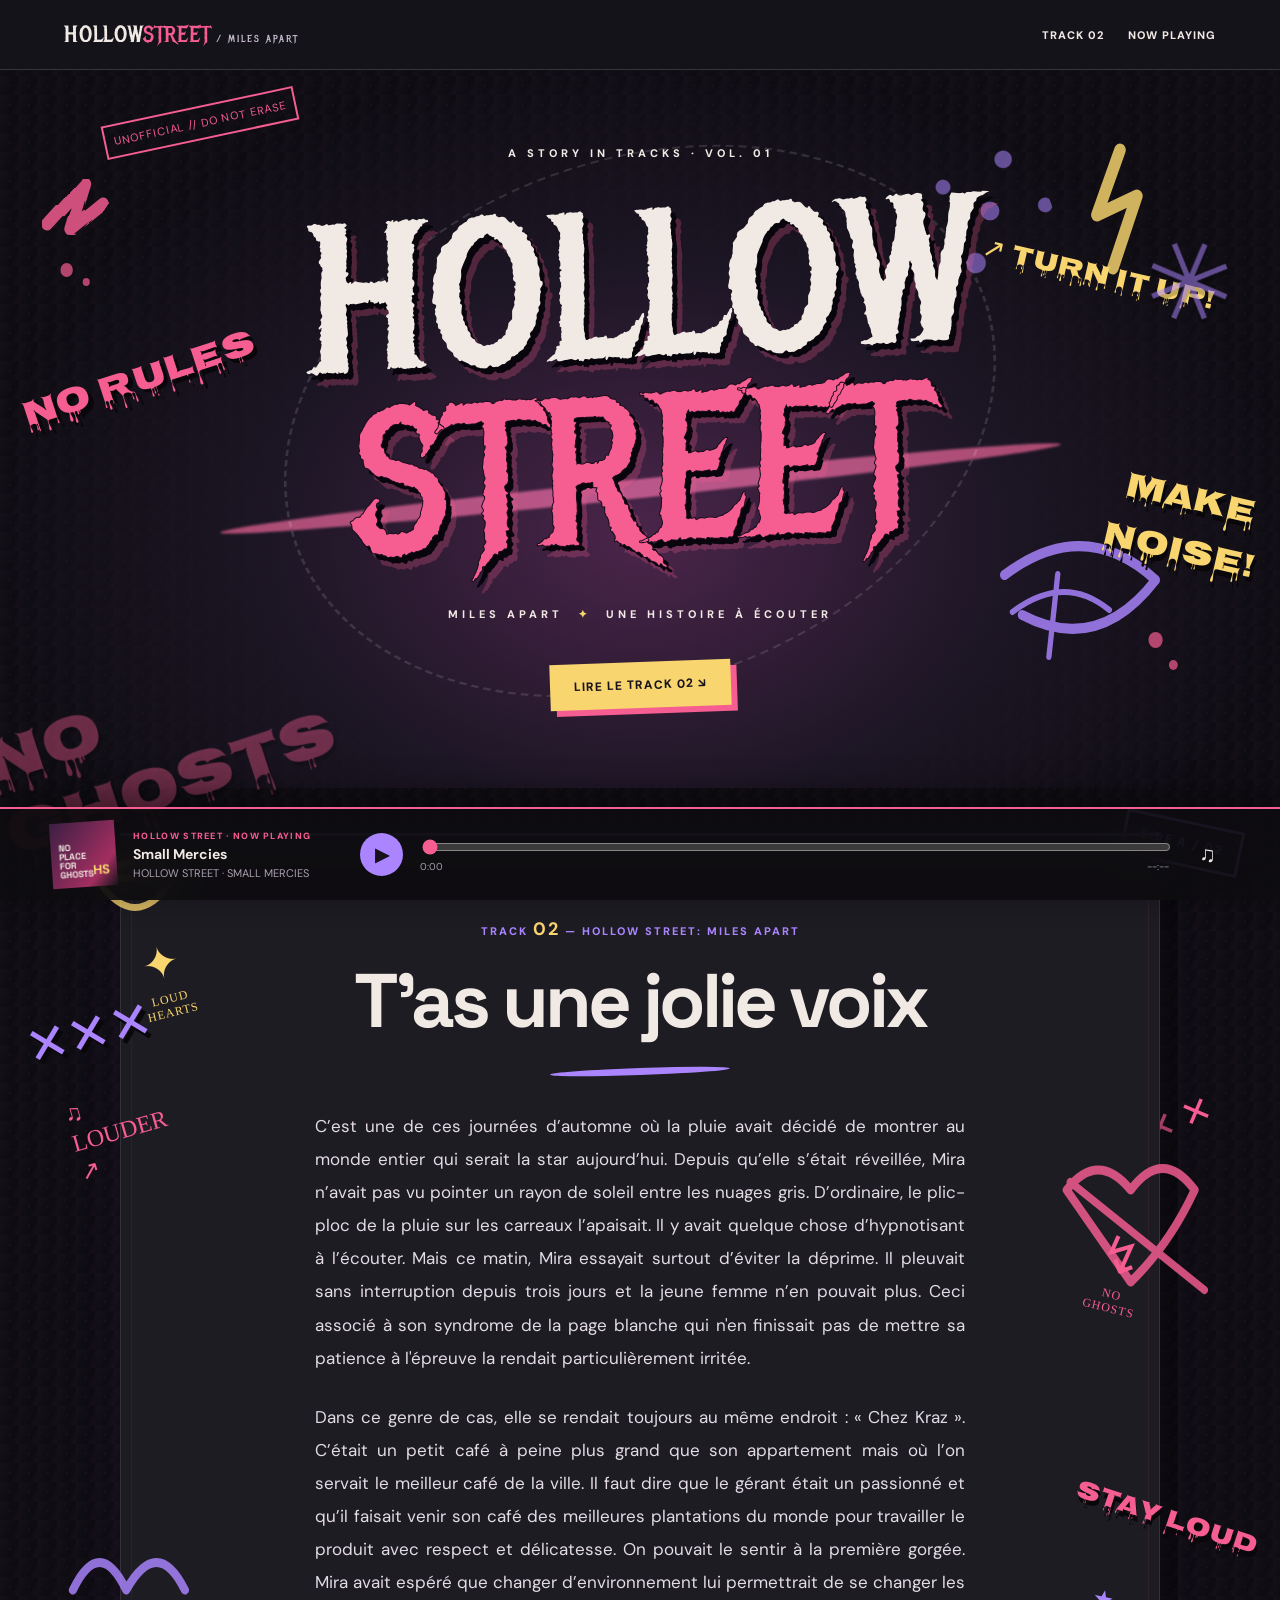
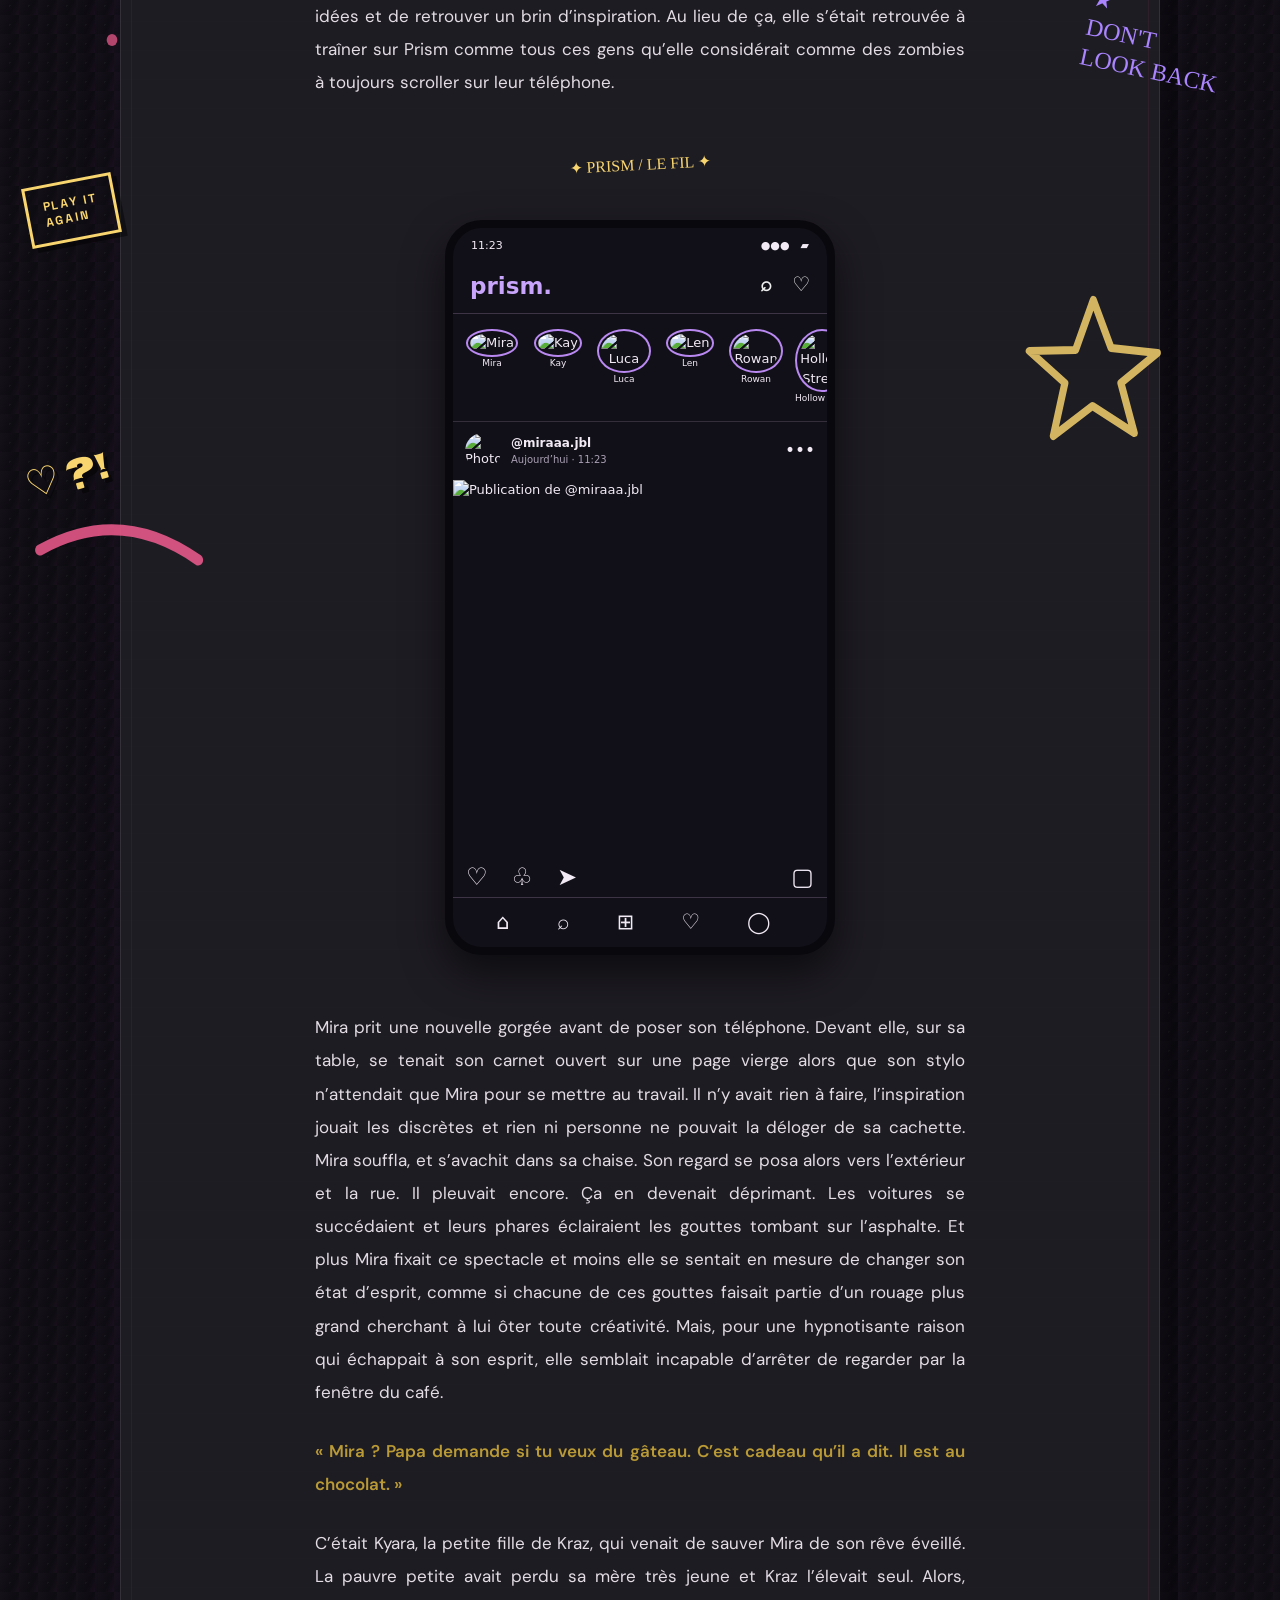
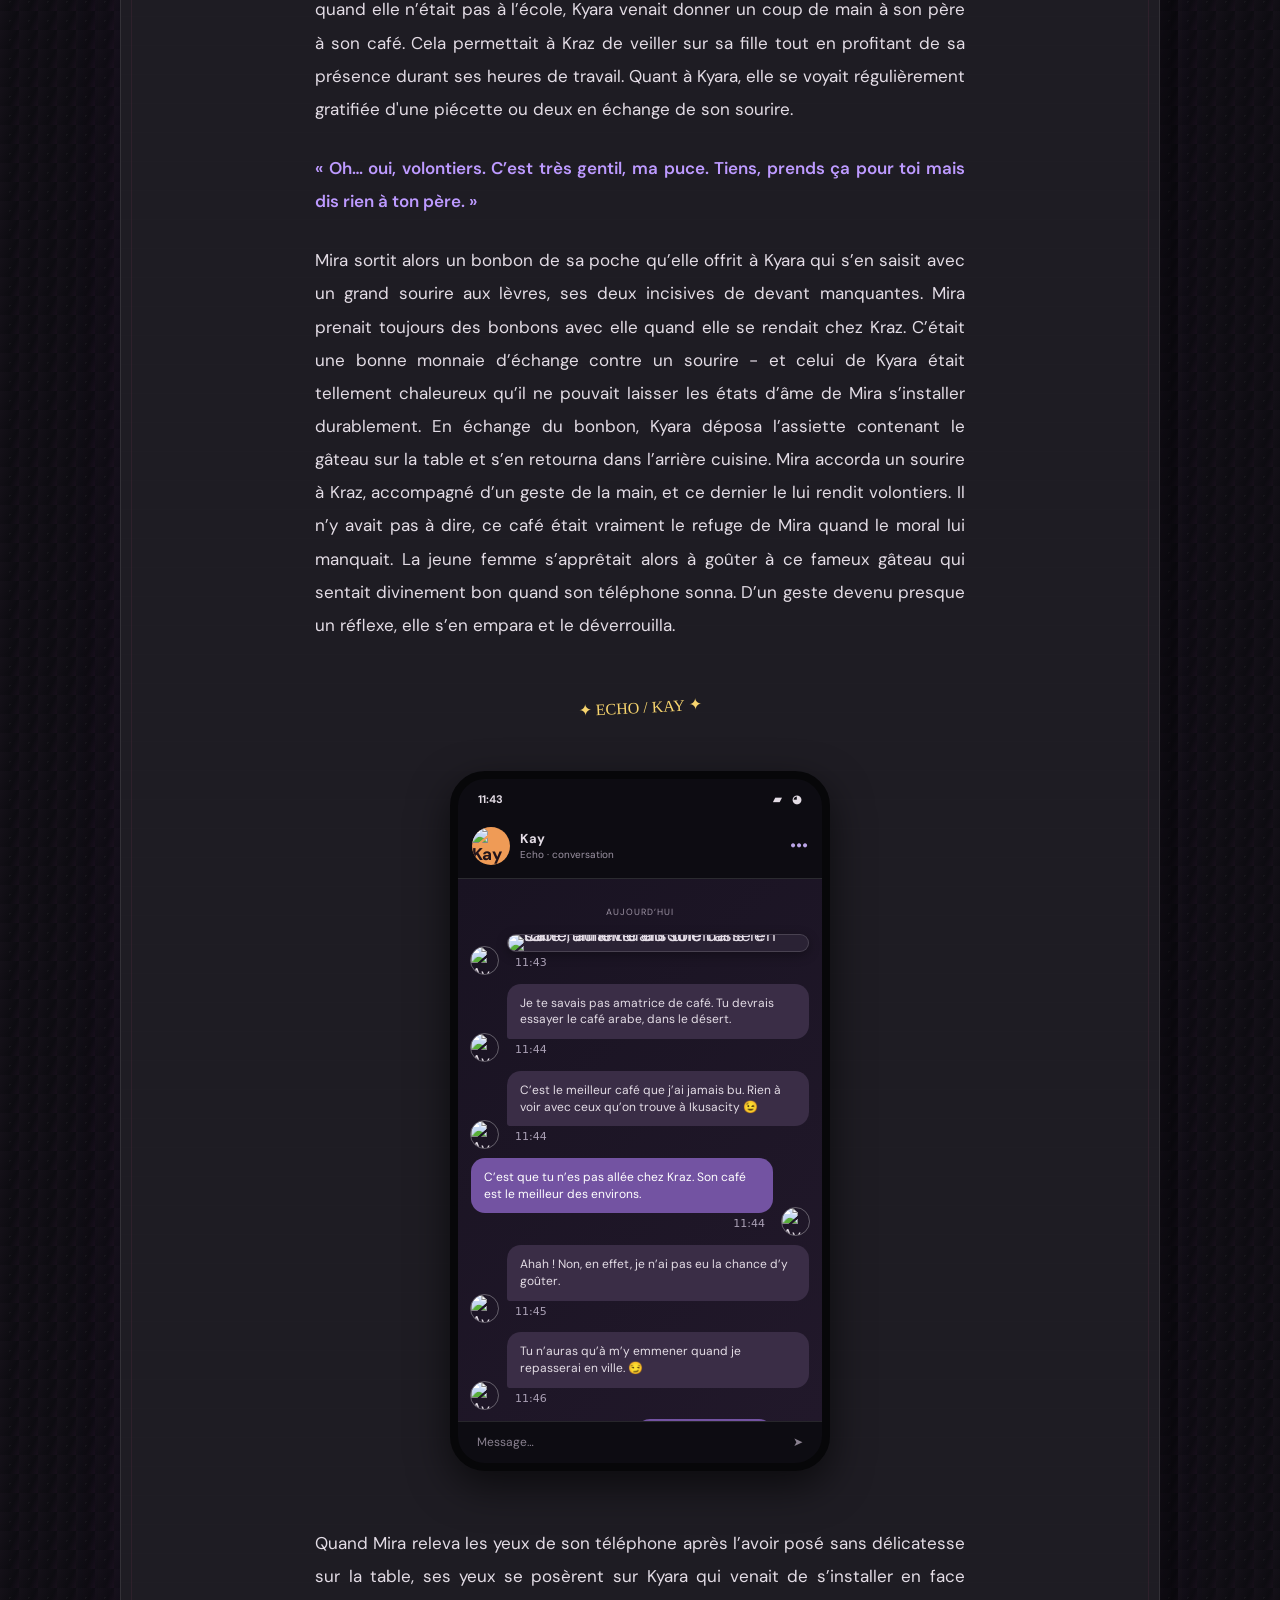
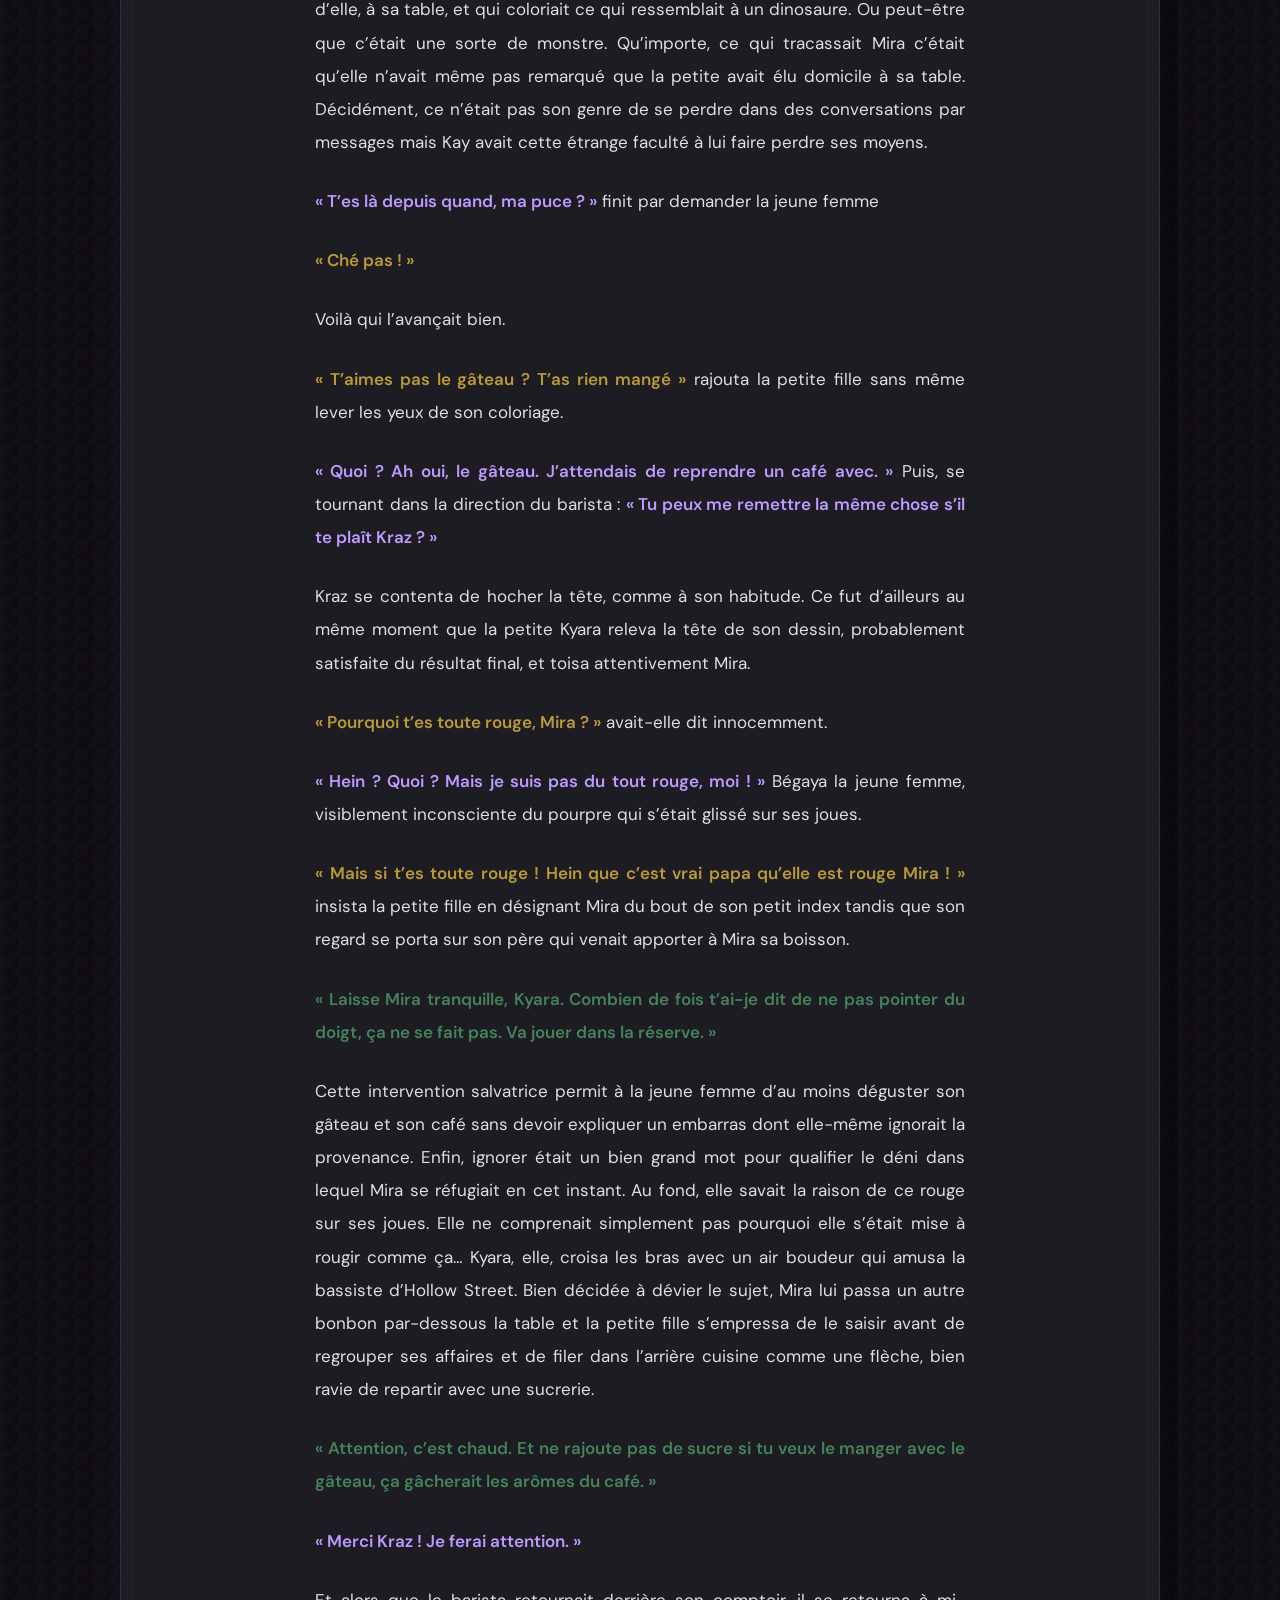
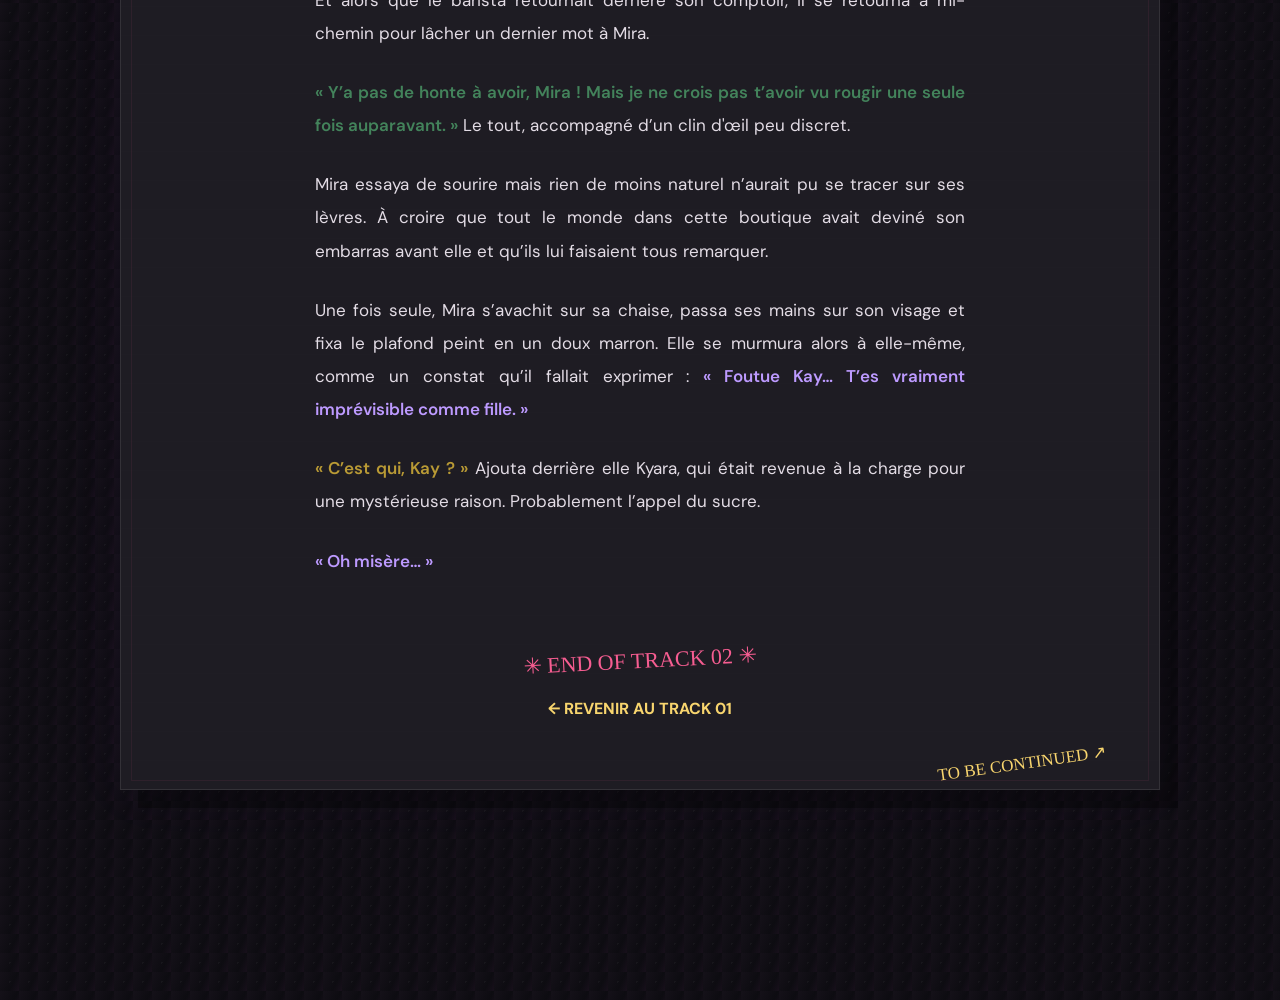
==== track02.html @ 71130e74 "Add files via upload" ====
<!DOCTYPE html>

<html lang="fr"><head><meta charset="utf-8"/><meta content="width=device-width, initial-scale=1" name="viewport"/><title>Hollow Street — Miles Apart | Track 02</title><style>@import url('https://fonts.googleapis.com/css2?family=DM+Sans:wght@400;500;600;700;800&family=Permanent+Marker&family=Nosifer&family=Metal+Mania&family=Space+Grotesk:wght@400;500;600;700&display=swap');
:root{--bg:#111015;--paper:#1e1c23;--cream:#f0e9e4;--pink:#f65d91;--violet:#aa85ff;--yellow:#f8d56e}*{box-sizing:border-box}html{scroll-behavior:smooth}body{margin:0;background:var(--bg);color:var(--cream);font-family:'DM Sans',sans-serif;overflow-x:hidden;padding-bottom:110px;background-image:radial-gradient(#ffffff0a 1px,transparent 1px);background-size:19px 19px}a{color:inherit;text-decoration:none}.topbar{position:relative;z-index:5;display:flex;justify-content:space-between;align-items:center;gap:12px;padding:20px max(5vw,20px);border-bottom:1px solid #ffffff25;background:#15131a}.brand{font-family:'Space Grotesk';font-weight:800;letter-spacing:-1.5px}.brand span{color:var(--pink)}.brand small{font-size:10px;letter-spacing:2px;color:#c4b9ca}.topbar nav{display:flex;gap:24px;font-size:11px;font-weight:800;letter-spacing:1px}.topbar nav a:hover{color:var(--pink)}.hero{min-height:570px;position:relative;display:flex;flex-direction:column;justify-content:center;align-items:center;text-align:center;padding:65px 20px 80px;overflow:hidden;background:radial-gradient(ellipse at 50% 65%,#452447 0%,#1d1625 35%,transparent 70%)}.hero:before{content:'';position:absolute;width:520px;height:520px;border:2px dashed #ffffff20;border-radius:50%;transform:rotate(-20deg) scaleX(1.4)}.hero h1{position:relative;font-family:'Space Grotesk';font-weight:800;letter-spacing:-.095em;line-height:.83;font-size:clamp(80px,16vw,210px);margin:26px 0 30px;transform:rotate(-3deg);text-shadow:9px 8px 0 #0007}.hero h1 em{font-style:normal;color:var(--pink)}.eyebrow,.subtitle{z-index:1;font-size:11px;font-weight:800;letter-spacing:4px}.subtitle span{color:var(--yellow);margin:0 8px}.start{z-index:1;margin-top:30px;background:var(--yellow);color:#18131b;padding:15px 24px;font-size:12px;font-weight:800;letter-spacing:1px;transform:rotate(-2deg);box-shadow:6px 6px 0 var(--pink)}.start:hover{transform:rotate(0deg) translateY(-3px)}.start span{margin-left:18px}.stamp{position:absolute;top:36px;left:8%;border:2px solid var(--pink);padding:8px;font-size:11px;letter-spacing:1px;color:var(--pink);transform:rotate(-12deg)}.scribble{position:absolute;right:9%;top:29%;font-family:'Permanent Marker';font-size:clamp(20px,4vw,40px);color:var(--yellow);transform:rotate(13deg)}.spray{position:absolute;z-index:3;pointer-events:none;font-family:'Permanent Marker';line-height:.8}.spray-one{top:640px;left:-35px;font-size:70px;color:#f65d9166;transform:rotate(-18deg)}.spray-two{top:230px;right:4%;font-size:120px;color:#aa85ff88;transform:rotate(23deg)}.scratch{position:absolute;top:1100px;right:5%;color:var(--pink);font-family:'Permanent Marker';font-size:40px;transform:rotate(-22deg)}.reading{position:relative;max-width:1040px;margin:45px auto 100px;padding:30px 100px 70px;background:var(--paper);border:1px solid #ffffff17;box-shadow:18px 18px 0 #0005}.reading:before{content:' ';position:absolute;inset:0;pointer-events:none;background:repeating-linear-gradient(0deg,transparent,transparent 28px,#fff1 29px);opacity:.18}.chapter-head{text-align:center;position:relative;padding:40px 0 35px}.chapter-head>p{font-size:11px;font-weight:800;letter-spacing:2px;color:var(--violet)}.chapter-head strong{font-size:18px;color:var(--yellow)}.chapter-head h2{font-family:'Space Grotesk';font-size:clamp(43px,6vw,76px);letter-spacing:-4px;line-height:1.04;margin:20px 0 28px}.chapter-head h2 i{font-style:normal;color:var(--pink);font-family:'Permanent Marker';font-weight:400}.marker-line{height:7px;width:180px;background:var(--violet);transform:rotate(-2deg);margin:auto;border-radius:100%}.prose{position:relative;max-width:650px;margin:auto;font-size:17px;line-height:1.95;color:#e3dce5}.prose p{margin:0 0 26px}.dropcap:first-letter{float:left;font-size:65px;line-height:1;margin:8px 10px 0 0;color:var(--yellow);font-weight:800}.placeholder{font-size:13px;color:#aa9bab;font-style:italic;border-left:3px solid var(--pink);padding-left:15px}.margin-note{position:absolute;font-family:'Permanent Marker';font-size:24px;line-height:1.25;z-index:2}.margin-note.left{top:250px;left:-50px;color:var(--pink);transform:rotate(-16deg)}.margin-note.right{top:760px;right:-65px;color:var(--violet);transform:rotate(12deg)}.chat-intro{text-align:center;font-family:'Permanent Marker';color:var(--yellow);font-size:16px;transform:rotate(-3deg);margin:50px 0 22px}.chat-intro .doodle{font-size:36px;margin-right:10px}.phone{max-width:345px;margin:0 auto 46px;background:#0d0c12;border:8px solid #070709;border-radius:35px;box-shadow:0 15px 40px #0009;overflow:hidden;font-family:'DM Sans';line-height:1.4}.phone-top{display:flex;justify-content:space-between;padding:13px 20px 6px;font-size:11px;font-weight:700}.phone-title{display:flex;align-items:center;gap:10px;padding:13px 14px;border-bottom:1px solid #ffffff20}.avatar{background:#ef9b56;color:#21131a;border-radius:50%;height:38px;width:38px;display:grid;place-items:center;font-weight:800}.phone-title strong,.phone-title small{display:block}.phone-title strong{font-size:13px}.phone-title small{font-size:10px;color:#9d94a4}.dots{margin-left:auto;color:#bba5e7}.messages{padding:17px 12px 22px;min-height:260px;background:linear-gradient(135deg,#191322,#21182a)}.time{text-align:center;font-size:9px;letter-spacing:1px;color:#9b91a2;margin:10px 0 16px}.bubble{padding:11px 13px;border-radius:14px;font-size:12px;max-width:84%;margin:8px 0}.incoming{background:#3a2d46;border-bottom-left-radius:3px}.chat-disclaimer{font-size:10px!important;color:#a99eb0;margin:25px 4px 0!important;line-height:1.5}.phone-bottom{display:flex;justify-content:space-between;color:#89808f;border-top:1px solid #ffffff1b;padding:12px 19px;font-size:12px}.end-mark{margin-top:70px;text-align:center;font-family:'Permanent Marker';font-size:22px;color:var(--pink);transform:rotate(-3deg)}.player{position:fixed;bottom:0;left:0;right:0;z-index:10;display:flex;align-items:center;gap:17px;background:#0d0c10ee;backdrop-filter:blur(14px);border-top:2px solid var(--pink);padding:13px max(4vw,16px);box-shadow:0 -10px 35px #0007}.album-art{width:65px;height:65px;flex-shrink:0;background:linear-gradient(130deg,#3b1f44,#a32e60 75%,#19121b);padding:8px;display:flex;justify-content:space-between;align-items:end;transform:rotate(-4deg)}.album-art span{font-family:'Space Grotesk';font-size:9px;font-weight:800;line-height:1}.album-art b{font-size:13px;color:var(--yellow)}.track-info{min-width:210px;display:flex;flex-direction:column;gap:3px}.track-info small{color:var(--pink);font-size:9px;letter-spacing:1.3px;font-weight:800}.track-info strong{font-size:14px}.track-info span{color:#aaa0b1;font-size:11px}.player button{cursor:pointer;border:0;background:var(--violet);color:#17111d;width:43px;height:43px;border-radius:50%;font-size:18px;font-weight:800}.player .volume{background:transparent;color:var(--cream);font-size:22px}.seek{flex:1;min-width:90px}.seek input{width:100%;accent-color:var(--pink);cursor:pointer}.timing{display:flex;justify-content:space-between;color:#a69caa;font-size:10px}.player button:focus-visible,.start:focus-visible,a:focus-visible{outline:3px solid var(--yellow);outline-offset:3px}@media(max-width:760px){.brand small{display:none}.topbar nav{gap:10px;font-size:9px}.hero{min-height:450px}.hero h1{font-size:clamp(66px,16vw,120px)}.scribble{right:3%;top:20%}.stamp{left:5%;font-size:8px}.reading{margin:10px 12px 50px;padding:20px 23px 50px}.prose{font-size:16px;line-height:1.8}.margin-note{font-size:14px!important}.margin-note.left{left:-7px;top:200px}.margin-note.right{right:-8px;top:790px}.chapter-head h2{letter-spacing:-2px}.player{gap:10px;padding:10px}.album-art{width:45px;height:45px}.album-art span{font-size:7px}.track-info{min-width:0;flex:1}.track-info strong{font-size:12px}.track-info small{font-size:8px}.seek{display:none}.player .volume{display:none}body{padding-bottom:82px}}

/* V2 — identité rock et graffitis dégoulinants */
.hero h1{font-family:'Metal Mania','Impact',fantasy;font-weight:400;letter-spacing:.005em;line-height:.9;transform:rotate(-3deg) skew(-3deg);text-shadow:5px 6px 0 #08060c,10px 12px 0 #f65d9140;overflow:visible}
.hero h1 em{font-style:normal;color:var(--pink);-webkit-text-stroke:1px #170c1b}
.brand{font-family:'Metal Mania','Impact',fantasy;font-weight:400;letter-spacing:.035em;font-size:23px}
.spray,.scribble,.scratch{font-family:'Nosifer','Permanent Marker',cursive;font-weight:400}
.spray{line-height:1.2;filter:drop-shadow(2px 5px 0 #0006)}
.spray-one{font-size:clamp(30px,5vw,62px);left:-10px;top:680px}
.spray-two{font-size:clamp(55px,9vw,110px)}
.scribble{font-size:clamp(14px,2.5vw,27px);right:5%;top:26%;line-height:1.5}
.scratch{font-size:clamp(22px,3vw,36px)}
.margin-note{font-family:'Permanent Marker',cursive}
@media(max-width:760px){.hero h1{font-size:clamp(60px,15vw,115px)}.brand{font-size:18px}.scribble{font-size:13px;top:18%}.spray-one{top:600px;font-size:33px}}

/* V3 — couche de vandalisme ajoutée par-dessus le site, sans texture de cahier */
body{isolation:isolate;background-image:radial-gradient(#ffffff09 1px,transparent 1px),linear-gradient(115deg,#151119 0%,#0d0c11 65%,#18101b 100%)}
.vandal-layer{position:absolute;z-index:4;top:0;left:0;width:100%;height:2400px;pointer-events:none;overflow:hidden}
.vandal-art{position:absolute;inset:0;width:100%;height:100%;opacity:.83}
.v-tag{position:absolute;display:block;font-family:'Nosifer','Permanent Marker',cursive;line-height:1.55;text-shadow:3px 5px 0 #09070a;white-space:nowrap}
.v-tag-one{top:355px;left:1.5%;color:#f65d91;font-size:clamp(15px,2.8vw,36px);transform:rotate(-18deg)}
.v-tag-two{top:475px;right:1.5%;color:#f8d56e;font-size:clamp(15px,2.7vw,34px);transform:rotate(13deg);text-align:center}
.v-tag-three{top:1000px;left:2%;color:#aa85ff;font-size:clamp(22px,4vw,53px);transform:rotate(-14deg)}
.v-tag-four{top:1500px;right:1.5%;color:#f65d91;font-size:clamp(13px,2vw,26px);transform:rotate(18deg)}
.v-tag-five{top:2050px;left:2%;color:#f8d56e;font-size:clamp(18px,3vw,39px);transform:rotate(-16deg)}
.v-sticker{position:absolute;font:800 12px/1.3 'Space Grotesk',sans-serif;letter-spacing:2px;padding:12px 15px;border:3px solid currentColor;box-shadow:5px 5px 0 #0007}
.v-sticker-one{top:820px;right:3%;color:#aa85ff;transform:rotate(12deg)}
.v-sticker-two{top:1780px;left:2%;color:#f8d56e;transform:rotate(-11deg)}
.hero{background:radial-gradient(ellipse at 50% 65%,#4b254b 0%,#1d1625 40%,transparent 73%)}
.hero-stroke{position:absolute;left:17%;right:17%;top:57%;height:19px;background:#f65d91a8;transform:rotate(-6deg);border-radius:50%;filter:blur(1px);mix-blend-mode:screen}
.hero-splatter{position:absolute;top:12%;right:18%;width:120px;height:110px;opacity:.55;background:radial-gradient(circle at 50% 50%,#aa85ff 0 11%,transparent 12%),radial-gradient(circle at 20% 15%,#aa85ff 0 5%,transparent 6%),radial-gradient(circle at 75% 10%,#aa85ff 0 6%,transparent 7%),radial-gradient(circle at 95% 62%,#aa85ff 0 5%,transparent 6%),radial-gradient(circle at 24% 90%,#aa85ff 0 7%,transparent 8%);transform:rotate(-20deg)}
.reading{border-top:3px solid #aa85ff;box-shadow:18px 18px 0 #0005,0 0 60px #b056ff0b}
.reading:after{content:' ';position:absolute;left:10px;right:10px;top:8px;bottom:8px;border:1px solid #f65d9112;pointer-events:none}
.reading-doodle{position:absolute;z-index:2;font-family:'Permanent Marker',cursive;display:flex;flex-direction:column;align-items:center;gap:2px;line-height:1.2}
.reading-doodle small{font-size:12px;letter-spacing:1px;text-align:center}
.reading-doodle-left{left:18px;top:100px;color:#f8d56e;font-size:45px;transform:rotate(-14deg)}
.reading-doodle-right{right:15px;top:390px;color:#f65d91;font-size:50px;transform:rotate(14deg)}
.end-scrawl{position:absolute;bottom:15px;right:5%;font:17px 'Permanent Marker',cursive;color:#f8d56e;transform:rotate(-8deg)}
.topbar{z-index:6}.player{z-index:20}
@media(max-width:760px){.vandal-layer{height:2300px}.v-tag-one{top:330px;left:-5px;font-size:13px}.v-tag-two{top:520px;right:0;font-size:12px}.v-tag-three{top:920px;left:0;font-size:21px}.v-tag-four{top:1390px;right:0;font-size:11px}.v-tag-five{top:1900px;left:0;font-size:18px}.v-sticker{font-size:8px;padding:7px;letter-spacing:1px}.v-sticker-one{top:740px;right:0}.v-sticker-two{top:1720px;left:0}.reading-doodle{display:none}.hero-stroke{left:8%;right:8%;height:9px}.end-scrawl{font-size:12px;bottom:10px}}
@media(prefers-reduced-motion:reduce){html{scroll-behavior:auto}}


/* V5 — readability and finite Echo viewport */
.prose > p {text-align:justify;text-justify:inter-word;hyphens:auto;}
.prose .dropcap:first-letter{float:none;font-size:inherit;line-height:inherit;margin:0;color:inherit;font-weight:inherit}
.prose .phone{width:min(100%,380px);max-width:380px;height:690px;max-height:calc(100dvh - 30px);min-height:420px;display:flex;flex-direction:column;overflow:hidden;margin:3rem auto 3.5rem}
.prose .phone-top,.prose .phone-title,.prose .phone-bottom{flex-shrink:0}
.prose .messages{flex:1;min-height:0;overflow-y:auto;overscroll-behavior:contain;scrollbar-width:thin;scrollbar-color:#8c6ca7 #21182a}
.prose .msg-wrap{width:100%;margin:11px 0}
.prose .message-row{display:flex;gap:8px;align-items:flex-end;max-width:100%;width:100%}
.prose .msg-wrap.sent .message-row{flex-direction:row-reverse}
.prose .message-avatar{width:29px;height:29px;flex:0 0 29px;object-fit:cover;border-radius:50%;border:1px solid #ffffff50}
.prose .message-content{display:flex;flex-direction:column;align-items:flex-start;min-width:0;max-width:calc(100% - 38px)}
.prose .msg-wrap.sent .message-content{align-items:flex-end}
.prose .msg-wrap .bubble{max-width:100%;margin:0;white-space:pre-wrap;overflow-wrap:anywhere}
.prose .msg-time{margin:3px 5px}
.phone-title .avatar{overflow:hidden}.phone-title .avatar img{height:100%;width:100%;object-fit:cover}
.voice{font-weight:600}.voice-mira{color:#bd9aff}.voice-kay{color:#f7b16b}.voice-luca{color:#7fb7ff}.voice-len{color:#f78bb6}.voice-rowan{color:#91c99a}
@media(max-width:520px){.prose .phone{width:100%;height:min(670px,82dvh);max-height:82dvh;min-height:400px}.prose .messages{padding-left:9px;padding-right:9px}}

/* V6 — keep short Echo messages on one line whenever space allows */
.prose .message-content{width:max-content;max-width:calc(100% - 38px);min-width:0;flex:0 1 auto}
.prose .msg-wrap .bubble{box-sizing:border-box;width:max-content;max-width:100%;min-width:0;white-space:normal;overflow-wrap:break-word;word-break:normal;hyphens:none}
.prose .message-row{min-width:0}

/* V7 — attached Echo photos */
.prose .photo-message .message-content{max-width:calc(100% - 38px);width:min(240px,calc(100% - 38px));}
.prose .echo-photo{display:block;width:100%;border-radius:14px;overflow:hidden;border:1px solid #ffffff25;background:#2a2234;line-height:0;box-shadow:0 3px 12px #0005}
.prose .echo-photo img{display:block;width:100%;height:auto;max-height:310px;object-fit:cover}
.prose .echo-photo:focus-visible{outline:3px solid #f8d56e;outline-offset:3px}
.prose .photo-message.sent .message-content{align-items:flex-end}
</style><style>
/* Track 01 — true manuscript and Echo exchanges */
.prose .phone{margin:3rem auto 3.5rem;max-width:410px;box-sizing:border-box}
.prose .msg-wrap{display:flex;flex-direction:column;align-items:flex-start;margin:9px 0}
.prose .msg-wrap.sent{align-items:flex-end}
.prose .msg-wrap .bubble{max-width:86%;overflow-wrap:anywhere;white-space:pre-wrap}
.prose .msg-time{font:11px/1.5 system-ui,sans-serif;color:#aaa0b5;margin:3px 8px}
.prose .bubble.outgoing{background:#7353a2;color:white;align-self:flex-end}
.prose .photo-slot{margin:12px 0;padding:24px 15px;border:2px dashed #826b94;border-radius:15px;background:#2c2434;color:#e8d8f3;text-align:center;display:flex;flex-direction:column;gap:8px;align-items:center}
.prose .photo-slot span{font-size:32px}
.prose .photo-slot small{font:12px/1.5 system-ui,sans-serif}
.prose p{white-space:normal}
@media(max-width:520px){.prose .phone{max-width:100%;}.prose .messages{padding-left:10px;padding-right:10px}}
/* V6 — overrides the early bubble width rule */
.prose .msg-wrap .bubble{width:max-content;max-width:100%;white-space:normal;overflow-wrap:break-word;word-break:normal;hyphens:none}
.prose .message-content{width:max-content;max-width:calc(100% - 38px)}
</style><style>
.prose .prism-phone{width:min(100%,390px);height:735px;max-height:82dvh;min-height:500px;display:flex;flex-direction:column;overflow:hidden;margin:2.5rem auto 3.5rem;border:8px solid #09080d;border-radius:37px;background:#111018;box-shadow:0 18px 40px #0009;font:13px/1.5 system-ui,sans-serif;color:#f2eaf5}
.prism-status,.prism-head,.prism-tabs{flex:none}.prism-status{padding:10px 18px 4px;display:flex;justify-content:space-between;font-size:11px}.prism-head{padding:10px 17px;border-bottom:1px solid #3d3445;color:#c8a4fa;font-size:23px;font-weight:800;display:flex;justify-content:space-between}.prism-head span{font-size:20px;color:#eee}.prism-scroll{overflow-y:auto;min-height:0;flex:1}.prism-stories{display:flex;gap:12px;padding:15px 12px;overflow-x:auto;border-bottom:1px solid #342d3a}.prism-story{min-width:54px;max-width:54px;text-align:center}.prism-story img{width:50px;height:50px;object-fit:cover;border-radius:50%;border:2px solid #b988f0;padding:2px}.prism-story small{display:block;white-space:nowrap;font-size:9px;overflow:hidden;text-overflow:ellipsis}.prism-user{display:flex;align-items:center;gap:10px;padding:11px 12px}.prism-user img{width:36px;height:36px;object-fit:cover;border-radius:50%}.prism-user div{flex:1}.prism-user strong,.prism-user small{display:block}.prism-user strong{font-size:12px}.prism-user small{color:#aaa0b4;font-size:10px}.prism-user>span{font-size:17px}.prism-picture{width:100%;aspect-ratio:1;object-fit:cover;display:block}.prism-post{border-bottom:1px solid #3d3545}.prism-actions{padding:8px 13px;font-size:24px;line-height:1.3}.prism-actions span{float:right}.prism-details{padding:0 13px 15px}.prism-details>b{font-size:12px}.prism-details p{font-size:12px;line-height:1.5;margin:5px 0 8px}.prism-more{color:#a99ab7;font-size:11px;margin:8px 0}.prism-comment{font-size:11px;margin-top:7px}.prism-comment small{display:block;color:#a99ab7;font-size:9px;margin-top:2px}.prism-tabs{border-top:1px solid #3d3545;display:flex;justify-content:center;letter-spacing:13px;font-size:21px;padding:9px 0}.prose .phone{height:700px;max-height:82dvh;min-height:450px}.prose .messages{overflow-y:auto;flex:1;min-height:0}.prose .msg-wrap{display:flex;flex-direction:column;align-items:flex-start;margin:9px 0}.prose .msg-wrap.sent{align-items:flex-end}.prose .msg-wrap .bubble{width:max-content;max-width:100%;white-space:normal;overflow-wrap:break-word}.prose .message-content{width:max-content;max-width:calc(100% - 38px)}.prose .bubble.outgoing{background:#7353a2;color:white}.prose .msg-time{font:11px/1.5 system-ui,sans-serif;color:#aaa0b5;margin:3px 8px}.prose .photo-slot{margin:8px 0;padding:18px 12px;border:2px dashed #826b94;border-radius:15px;background:#2c2434;color:#e8d8f3;text-align:center;font-size:12px}.prose .photo-slot span{display:block;font-size:26px}.prose .photo-slot small{display:block;font-size:10px}.player #play:disabled{opacity:.4;cursor:not-allowed}
</style><style>
/* Dialogues colorés comme dans le Track 01 */
.prose .voice{font-weight:600}.prose .voice-mira{color:#bd9aff}.prose .voice-kyara{color:#f78bb6}.prose .voice-kraz{color:#7fb7ff}
</style><style>
/* Track 02 V2 : couleurs des dialogues de la narration seulement */
.prose > p .voice-kyara{color:#b99a35}
.prose > p .voice-kraz{color:#43835b}
.prose > p .voice-mira{color:#bd9aff}
/* Echo: aucune coloration supplémentaire des textes */
</style></head>
<body><div aria-hidden="true" class="spray spray-one">NO<br/>GHOSTS</div><div aria-hidden="true" class="spray spray-two">✳</div><div aria-hidden="true" class="scratch">✕ ✕ ✕</div>
<div aria-hidden="true" class="vandal-layer">
<svg class="vandal-art" preserveaspectratio="none" viewbox="0 0 1440 2400" xmlns="http://www.w3.org/2000/svg">
<defs><filter id="rough"><feturbulence basefrequency="0.025" numoctaves="2" result="n" seed="8" type="fractalNoise"></feturbulence><fedisplacementmap in="SourceGraphic" in2="n" scale="5"></fedisplacementmap></filter></defs>
<g fill="none" stroke-linecap="round" stroke-linejoin="round">
<path d="M54 225 L96 184 80 230 116 204" filter="url(#rough)" stroke="#f65d91" stroke-width="13"></path>
<path d="M1260 150 l-26 65 45-19 -27 72" stroke="#f8d56e" stroke-width="13"></path>
<path d="M1130 575 q90 -60 170 5 q-65 75 -150 35" stroke="#aa85ff" stroke-width="10"></path>
<path d="M1139 612 q58 -39 109 -2 M1190 574 l-10 83" stroke="#aa85ff" stroke-width="6"></path>
<path d="M110 880 q45 -36 84 0 q-42 55 -84 0 M126 878 l25 0" stroke="#f8d56e" stroke-width="7"></path>
<path d="M1200 1190 q35 -40 72 0 q36 -43 72 0 q-28 54 -72 92z" stroke="#f65d91" stroke-width="9"></path>
<path d="M1204 1182 l151 108" stroke="#f65d91" stroke-width="8"></path>
<path d="M82 1590 q30 -55 60 0 q35 -55 66 0" stroke="#aa85ff" stroke-width="9"></path>
<path d="M1210 1950 l20 -50 20 48 52 5 -41 30 15 50 -47 -27 -44 30 13 -53 -40 -32z" stroke="#f8d56e" stroke-width="8"></path>
<path d="M45 2150 q90 -45 178 10" stroke="#f65d91" stroke-width="11"></path>
</g>
<g fill="#f65d91" opacity=".85"><circle cx="75" cy="270" r="7"></circle><circle cx="97" cy="282" r="4"></circle><circle cx="1300" cy="640" r="8"></circle><circle cx="1320" cy="665" r="5"></circle><circle cx="126" cy="1640" r="6"></circle></g>
</svg>
<span class="v-tag v-tag-one">NO RULES<span class="paint-drip"></span></span>
<span class="v-tag v-tag-two">MAKE<br/>NOISE!</span>
<span class="v-tag v-tag-three">✕✕✕</span>
<span class="v-tag v-tag-four">STAY LOUD</span>
<span class="v-tag v-tag-five">♡ ?!</span>
<span class="v-sticker v-sticker-one">SIDE A / 02</span>
<span class="v-sticker v-sticker-two">PLAY IT<br/>AGAIN</span>
</div>
<header class="topbar"><a class="brand" href="#top">HOLLOW<span>STREET</span><small> / MILES APART</small></a><nav><a href="#track">TRACK 02</a><a href="#music">NOW PLAYING</a></nav></header>
<main id="top"><section class="hero"><div class="stamp">UNOFFICIAL // DO NOT ERASE</div><div aria-hidden="true" class="hero-stroke"></div><div aria-hidden="true" class="hero-splatter"></div><p class="eyebrow">A STORY IN TRACKS · VOL. 01</p><h1>HOLLOW<br/><em>STREET</em></h1><div aria-hidden="true" class="scribble">↗ TURN IT UP!</div><p class="subtitle">MILES APART <span>✦</span> UNE HISTOIRE À ÉCOUTER</p><a class="start" href="#track">LIRE LE TRACK 02 ↘</a></section>
<section class="reading" id="track"><div aria-hidden="true" class="margin-note left">♫<br/>LOUDER<br/>↗</div><div aria-hidden="true" class="margin-note right">★<br/>DON'T<br/>LOOK BACK</div><div aria-hidden="true" class="reading-doodle reading-doodle-left">✦<small>LOUD<br/>HEARTS</small></div><div aria-hidden="true" class="reading-doodle reading-doodle-right">↯<small>NO<br/>GHOSTS</small></div><div class="chapter-head"><p>TRACK <strong>02</strong> <span>—</span> HOLLOW STREET: MILES APART</p><h2>T’as une jolie voix</h2><div class="marker-line"></div></div><article class="prose"><p>C’est une de ces journées d’automne où la pluie avait décidé de montrer au monde entier qui serait la star aujourd’hui. Depuis qu’elle s’était réveillée, Mira n’avait pas vu pointer un rayon de soleil entre les nuages gris. D’ordinaire, le plic-ploc de la pluie sur les carreaux l’apaisait. Il y avait quelque chose d’hypnotisant à l’écouter. Mais ce matin, Mira essayait surtout d’éviter la déprime. Il pleuvait sans interruption depuis trois jours  et la jeune femme n’en pouvait plus. Ceci associé à son syndrome de la page blanche qui n'en finissait pas de mettre sa patience à l'épreuve la rendait particulièrement irritée.</p>
<p>Dans ce genre de cas, elle se rendait toujours au même endroit : « Chez Kraz ». C’était un petit café à peine plus grand que son appartement mais où l’on servait le meilleur café de la ville. Il faut dire que le gérant était un passionné et qu’il faisait venir son café des meilleures plantations du monde pour travailler le produit avec respect et délicatesse. On pouvait le sentir à la première gorgée. Mira avait espéré que changer d’environnement lui permettrait de se changer les idées et de retrouver un brin d’inspiration. Au lieu de ça, elle s’était retrouvée à traîner sur Prism comme tous ces gens qu’elle considérait comme des zombies à toujours scroller sur leur téléphone.</p><div class="chat-intro">✦ PRISM / LE FIL ✦</div><section aria-label="Fil Prism" class="prism-phone"><div class="prism-status">11:23 <span>●●●　▰</span></div><div class="prism-head">prism.<span>⌕　♡</span></div><div class="prism-scroll"><div class="prism-stories"><div class="prism-story"><img alt="Mira" src="assets/track02-visuel-01.jpg"/><small>Mira</small></div><div class="prism-story"><img alt="Kay" src="assets/track02-visuel-02.jpg"/><small>Kay</small></div><div class="prism-story"><img alt="Luca" src="assets/track02-visuel-03.jpg"/><small>Luca</small></div><div class="prism-story"><img alt="Len" src="assets/track02-visuel-04.jpg"/><small>Len</small></div><div class="prism-story"><img alt="Rowan" src="assets/track02-visuel-05.jpg"/><small>Rowan</small></div><div class="prism-story"><img alt="Hollow Street" src="assets/track02-visuel-06.jpg"/><small>Hollow Street</small></div></div><section class="prism-post"><div class="prism-user"><img alt="Photo de profil de @miraaa.jbl" src="assets/track02-visuel-01.jpg"/><div><strong>@miraaa.jbl</strong><small>Aujourd’hui · 11:23</small></div><span>•••</span></div><img alt="Publication de @miraaa.jbl" class="prism-picture" loading="lazy" src="assets/track02-visuel-07.jpg"/><div aria-hidden="true" class="prism-actions">♡　♧　➤ <span>▢</span></div><div class="prism-details"><b>3 likes</b><p><strong>@miraaa.jbl</strong> Même le meilleur café du monde ne peut réveiller mon imagination… 😞</p></div></section><section class="prism-post"><div class="prism-user"><img alt="Photo de profil de @go_rowan" src="assets/track02-visuel-05.jpg"/><div><strong>@go_rowan</strong><small>Hier · 18:35</small></div><span>•••</span></div><img alt="Publication de @go_rowan" class="prism-picture" loading="lazy" src="assets/track02-visuel-08.jpg"/><div aria-hidden="true" class="prism-actions">♡　♧　➤ <span>▢</span></div><div class="prism-details"><b>46 likes</b><p><strong>@go_rowan</strong> Grosse séance jambes aujourd’hui ! 💪🏼</p><div class="prism-comment"><b>@lucamoretti</b> Frimeur ! 😜<small>Hier · 20:03</small></div></div></section><section class="prism-post"><div class="prism-user"><img alt="Photo de profil de @kay.ontheroad" src="assets/track02-visuel-02.jpg"/><div><strong>@kay.ontheroad</strong><small>Hier · 12:12</small></div><span>•••</span></div><img alt="Publication de @kay.ontheroad" class="prism-picture" loading="lazy" src="assets/track02-visuel-09.jpg"/><div aria-hidden="true" class="prism-actions">♡　♧　➤ <span>▢</span></div><div class="prism-details"><b>303 likes</b><p><strong>@kay.ontheroad</strong> Le monde est trop vaste pour passer sa vie à regarder le même horizon.</p><div class="prism-more">Voir les 10 autres commentaires</div><div class="prism-comment"><b>@corinn.jpg</b> Wooow ! Sacrée vue !<small>Aujourd’hui · 09:32</small></div><div class="prism-comment"><b>@skuldie</b> Toujours aussi belles tes photos, Kay ! 😍<small>Aujourd’hui · 07:56</small></div></div></section><section class="prism-post"><div class="prism-user"><img alt="Photo de profil de @hollowstreet.off" src="assets/track02-visuel-06.jpg"/><div><strong>@hollowstreet.off</strong><small>Hier · 09:02</small></div><span>•••</span></div><img alt="Publication de @hollowstreet.off" class="prism-picture" loading="lazy" src="assets/track02-visuel-10.jpg"/><div aria-hidden="true" class="prism-actions">♡　♧　➤ <span>▢</span></div><div class="prism-details"><b>865 likes</b><p><strong>@hollowstreet.off</strong> Répétition… 🎸</p><div class="prism-more">Voir les 13 autres commentaires</div><div class="prism-comment"><b>@julie.m_98</b> On peut parler du bordel dans ce studio ? 😭<small>Aujourd’hui · 10:42</small></div><div class="prism-comment"><b>@maxou_17</b> Ça sent le nouveau morceau 👀🎸<small>Aujourd’hui · 08:31</small></div></div></section></div><div aria-hidden="true" class="prism-tabs">⌂　⌕　⊞　♡　◯</div></section><p>Mira prit une nouvelle gorgée avant de poser son téléphone. Devant elle, sur sa table, se tenait son carnet ouvert sur une page vierge alors que son stylo n’attendait que Mira pour se mettre au travail. Il n’y avait rien à faire, l’inspiration jouait les discrètes et rien ni personne ne pouvait la déloger de sa cachette. Mira souffla, et s’avachit dans sa chaise. Son regard se posa alors vers l’extérieur et la rue. Il pleuvait encore. Ça en devenait déprimant. Les voitures se succédaient et leurs phares éclairaient les gouttes tombant sur l’asphalte. Et plus Mira fixait ce spectacle et moins elle se sentait en mesure de changer son état d’esprit, comme si chacune de ces gouttes faisait partie d’un rouage plus grand cherchant à lui ôter toute créativité. Mais, pour une hypnotisante raison qui échappait à son esprit, elle semblait incapable d’arrêter de regarder par la fenêtre du café.</p>
<p><span class="voice voice-kyara">« Mira ? Papa demande si tu veux du gâteau. C’est cadeau qu’il a dit. Il est au chocolat. »</span></p>
<p>C’était Kyara, la petite fille de Kraz, qui venait de sauver Mira de son rêve éveillé. La pauvre petite avait perdu sa mère très jeune et Kraz l’élevait seul. Alors, quand elle n’était pas à l’école, Kyara venait donner un coup de main à son père à son café. Cela permettait à Kraz de veiller sur sa fille tout en profitant de sa présence durant ses heures de travail. Quant à Kyara, elle se voyait régulièrement gratifiée d'une piécette ou deux en échange de son sourire.</p>
<p><span class="voice voice-mira">« Oh… oui, volontiers. C’est très gentil, ma puce. Tiens, prends ça pour toi mais dis rien à ton père. »</span></p>
<p>Mira sortit alors un bonbon de sa poche qu’elle offrit à Kyara qui s’en saisit avec un grand sourire aux lèvres, ses deux incisives de devant manquantes. Mira prenait toujours des bonbons avec elle quand elle se rendait chez Kraz. C’était une bonne monnaie d’échange contre un sourire - et celui de Kyara était tellement chaleureux qu’il ne pouvait laisser les états d’âme de Mira s’installer durablement. En échange du bonbon, Kyara déposa l’assiette contenant le gâteau sur la table et s’en retourna dans l’arrière cuisine. Mira accorda un sourire à Kraz, accompagné d’un geste de la main, et ce dernier le lui rendit volontiers. Il n’y avait pas à dire, ce café était vraiment le refuge de Mira quand le moral lui manquait. La jeune femme s’apprêtait alors à goûter à ce fameux gâteau qui sentait divinement bon quand son téléphone sonna. D’un geste devenu presque un réflexe, elle s’en empara et le déverrouilla.</p><div class="chat-intro">✦ ECHO / KAY ✦</div><section aria-label="Conversation Echo" class="phone"><div class="phone-top">11:43 <span>▰　◕</span></div><div class="phone-title"><div class="avatar"><img alt="Kay" src="assets/track02-visuel-02.jpg"/></div><div><strong>Kay</strong><small>Echo · conversation</small></div><span class="dots">•••</span></div><div class="messages"><div class="time">AUJOURD’HUI</div><div class="msg-wrap received"><div class="message-row"><img alt="Avatar Kay" class="message-avatar" loading="lazy" src="assets/track02-visuel-02.jpg"/><div class="message-content"><div class="echo-photo"><img src="assets/kay-cafe-desert.jpg" alt="Café fumant dans une tasse en fonte à moitié enfouie dans le sable, au lever du soleil" loading="lazy"/></div><small class="msg-time">11:43</small></div></div></div><div class="msg-wrap received"><div class="message-row"><img alt="Avatar Kay" class="message-avatar" loading="lazy" src="assets/track02-visuel-02.jpg"/><div class="message-content"><div class="bubble incoming">Je te savais pas amatrice de café. Tu devrais essayer le café arabe, dans le désert.</div><small class="msg-time">11:44</small></div></div></div><div class="msg-wrap received"><div class="message-row"><img alt="Avatar Kay" class="message-avatar" loading="lazy" src="assets/track02-visuel-02.jpg"/><div class="message-content"><div class="bubble incoming">C’est le meilleur café que j’ai jamais bu. Rien à voir avec ceux qu’on trouve à Ikusacity 😉</div><small class="msg-time">11:44</small></div></div></div><div class="msg-wrap sent"><div class="message-row"><img alt="Avatar Mira" class="message-avatar" loading="lazy" src="assets/track02-visuel-01.jpg"/><div class="message-content"><div class="bubble outgoing">C’est que tu n’es pas allée chez Kraz. Son café est le meilleur des environs.</div><small class="msg-time">11:44</small></div></div></div><div class="msg-wrap received"><div class="message-row"><img alt="Avatar Kay" class="message-avatar" loading="lazy" src="assets/track02-visuel-02.jpg"/><div class="message-content"><div class="bubble incoming">Ahah ! Non, en effet, je n’ai pas eu la chance d’y goûter.</div><small class="msg-time">11:45</small></div></div></div><div class="msg-wrap received"><div class="message-row"><img alt="Avatar Kay" class="message-avatar" loading="lazy" src="assets/track02-visuel-02.jpg"/><div class="message-content"><div class="bubble incoming">Tu n’auras qu’à m’y emmener quand je repasserai en ville. 😏</div><small class="msg-time">11:46</small></div></div></div><div class="msg-wrap sent"><div class="message-row"><img alt="Avatar Mira" class="message-avatar" loading="lazy" src="assets/track02-visuel-01.jpg"/><div class="message-content"><div class="bubble outgoing">Tu reviens bientôt ?</div><small class="msg-time">11:47</small></div></div></div><div class="msg-wrap received"><div class="message-row"><img alt="Avatar Kay" class="message-avatar" loading="lazy" src="assets/track02-visuel-02.jpg"/><div class="message-content"><div class="bubble incoming">Non, c’est pas prévu de sitôt ahah ! 😅</div><small class="msg-time">11:47</small></div></div></div><div class="msg-wrap received"><div class="message-row"><img alt="Avatar Kay" class="message-avatar" loading="lazy" src="assets/track02-visuel-02.jpg"/><div class="message-content"><div class="bubble incoming">Mais tu peux toujours me rejoindre en Asie, si la perspective de retrouvailles avec ton ancienne camarade autour d’un café te plaît. 🤭</div><small class="msg-time">11:48</small></div></div></div><div class="msg-wrap sent"><div class="message-row"><img alt="Avatar Mira" class="message-avatar" loading="lazy" src="assets/track02-visuel-01.jpg"/><div class="message-content"><div class="bubble outgoing">Te rejoindre ? Non. Je peux pas.</div><small class="msg-time">11:49</small></div></div></div><div class="msg-wrap sent"><div class="message-row"><img alt="Avatar Mira" class="message-avatar" loading="lazy" src="assets/track02-visuel-01.jpg"/><div class="message-content"><div class="bubble outgoing">J’ai beaucoup de boulot. Avec le groupe… tu comprends ?</div><small class="msg-time">11:50</small></div></div></div><div class="msg-wrap received"><div class="message-row"><img alt="Avatar Kay" class="message-avatar" loading="lazy" src="assets/track02-visuel-02.jpg"/><div class="message-content"><div class="bubble incoming">Ahahah ! Je te taquine. Ça fonctionne à tous les coups avec toi. Je comprends t’inquiète. 😉</div><small class="msg-time">11:51</small></div></div></div><div class="msg-wrap sent"><div class="message-row"><img alt="Avatar Mira" class="message-avatar" loading="lazy" src="assets/track02-visuel-01.jpg"/><div class="message-content"><div class="bubble outgoing">T’es pas drôle ! Je sais même pas pourquoi je te réponds encore.</div><small class="msg-time">11:52</small></div></div></div><div class="msg-wrap received"><div class="message-row"><img alt="Avatar Kay" class="message-avatar" loading="lazy" src="assets/track02-visuel-02.jpg"/><div class="message-content"><div class="bubble incoming">Je fais cet effet-là en général. 😎</div><small class="msg-time">11:53</small></div></div></div><div class="msg-wrap received"><div class="message-row"><img alt="Avatar Kay" class="message-avatar" loading="lazy" src="assets/track02-visuel-02.jpg"/><div class="message-content"><div class="bubble incoming">Allez ! Boude pas. Qui aime bien châtie bien. Non ? 😘</div><small class="msg-time">11:57</small></div></div></div><div class="msg-wrap sent"><div class="message-row"><img alt="Avatar Mira" class="message-avatar" loading="lazy" src="assets/track02-visuel-01.jpg"/><div class="message-content"><div class="bubble outgoing">Comment ça “qui aime bien” ???</div><small class="msg-time">11:57</small></div></div></div><div class="msg-wrap received"><div class="message-row"><img alt="Avatar Kay" class="message-avatar" loading="lazy" src="assets/track02-visuel-02.jpg"/><div class="message-content"><div class="bubble incoming">Ahahah ! T’es une chouette fille Mira. C’est cool de te parler.</div><small class="msg-time">11:58</small></div></div></div><div class="msg-wrap received"><div class="message-row"><img alt="Avatar Kay" class="message-avatar" loading="lazy" src="assets/track02-visuel-02.jpg"/><div class="message-content"><div class="bubble incoming">Et puis… t’as une jolie voix. 😏</div><small class="msg-time">11:59</small></div></div></div><div class="msg-wrap received"><div class="message-row"><img alt="Avatar Kay" class="message-avatar" loading="lazy" src="assets/track02-visuel-02.jpg"/><div class="message-content"><div class="bubble incoming">Quand est-ce que tu m’appelles pour que j’en profite pendant qu’on rattrape ces années perdues ?</div><small class="msg-time">12:00</small></div></div></div><div class="msg-wrap sent"><div class="message-row"><img alt="Avatar Mira" class="message-avatar" loading="lazy" src="assets/track02-visuel-01.jpg"/><div class="message-content"><div class="bubble outgoing">Tu veux qu’on s’appelle ?!</div><small class="msg-time">12:01</small></div></div></div><div class="msg-wrap received"><div class="message-row"><img alt="Avatar Kay" class="message-avatar" loading="lazy" src="assets/track02-visuel-02.jpg"/><div class="message-content"><div class="bubble incoming">Eh bien oui.</div><small class="msg-time">12:01</small></div></div></div><div class="msg-wrap received"><div class="message-row"><img alt="Avatar Kay" class="message-avatar" loading="lazy" src="assets/track02-visuel-02.jpg"/><div class="message-content"><div class="bubble incoming">Puisque tu ne sembles pas disposée à prendre l’avion pour venir jusqu’à moi.</div><small class="msg-time">12:02</small></div></div></div><div class="msg-wrap sent"><div class="message-row"><img alt="Avatar Mira" class="message-avatar" loading="lazy" src="assets/track02-visuel-01.jpg"/><div class="message-content"><div class="bubble outgoing">J’y peux rien si mon groupe et mes fans comptent sur moi.</div><small class="msg-time">12:03</small></div></div></div><div class="msg-wrap received"><div class="message-row"><img alt="Avatar Kay" class="message-avatar" loading="lazy" src="assets/track02-visuel-02.jpg"/><div class="message-content"><div class="bubble incoming">Héééé ! Moi aussi je suis TA fan. 😢</div><small class="msg-time">12:04</small></div></div></div><div class="msg-wrap sent"><div class="message-row"><img alt="Avatar Mira" class="message-avatar" loading="lazy" src="assets/track02-visuel-01.jpg"/><div class="message-content"><div class="bubble outgoing">Tu m’auras pas cette fois !</div><small class="msg-time">12:05</small></div></div></div><div class="msg-wrap received"><div class="message-row"><img alt="Avatar Kay" class="message-avatar" loading="lazy" src="assets/track02-visuel-02.jpg"/><div class="message-content"><div class="bubble incoming">Dommage… je te taquinais qu’à moitié… 👀</div><small class="msg-time">12:06</small></div></div></div><div class="msg-wrap sent"><div class="message-row"><img alt="Avatar Mira" class="message-avatar" loading="lazy" src="assets/track02-visuel-01.jpg"/><div class="message-content"><div class="bubble outgoing">Quoiiii ? Ça veut dire quoi ça ?</div><small class="msg-time">12:07</small></div></div></div><div class="msg-wrap received"><div class="message-row"><img alt="Avatar Kay" class="message-avatar" loading="lazy" src="assets/track02-visuel-02.jpg"/><div class="message-content"><div class="bubble incoming">Ahahah ! Rien. Je t’explique demain… durant l’appel.</div><small class="msg-time">12:08</small></div></div></div><div class="msg-wrap sent"><div class="message-row"><img alt="Avatar Mira" class="message-avatar" loading="lazy" src="assets/track02-visuel-01.jpg"/><div class="message-content"><div class="bubble outgoing">J’ai pas dit oui.</div><small class="msg-time">12:08</small></div></div></div><div class="msg-wrap received"><div class="message-row"><img alt="Avatar Kay" class="message-avatar" loading="lazy" src="assets/track02-visuel-02.jpg"/><div class="message-content"><div class="bubble incoming">Parfait ! On se dit 12h30 heure de chez toi. Il sera pas encore trop tard là où je suis. 😊</div><small class="msg-time">12:09</small></div></div></div><div class="msg-wrap sent"><div class="message-row"><img alt="Avatar Mira" class="message-avatar" loading="lazy" src="assets/track02-visuel-01.jpg"/><div class="message-content"><div class="bubble outgoing">Et si j’ai quelque chose de prévu ?</div><small class="msg-time"></small></div></div></div><div class="msg-wrap received"><div class="message-row"><img alt="Avatar Kay" class="message-avatar" loading="lazy" src="assets/track02-visuel-02.jpg"/><div class="message-content"><div class="bubble incoming">Tu décroches quand même. 😉</div><small class="msg-time">12:09</small></div></div></div><div class="msg-wrap sent"><div class="message-row"><img alt="Avatar Mira" class="message-avatar" loading="lazy" src="assets/track02-visuel-01.jpg"/><div class="message-content"><div class="bubble outgoing">Heureusement que je suis libre…</div><small class="msg-time">12:10</small></div></div></div><div class="msg-wrap received"><div class="message-row"><img alt="Avatar Kay" class="message-avatar" loading="lazy" src="assets/track02-visuel-02.jpg"/><div class="message-content"><div class="bubble incoming">Ça va être chouette !</div><small class="msg-time">12:11</small></div></div></div><div class="msg-wrap received"><div class="message-row"><img alt="Avatar Kay" class="message-avatar" loading="lazy" src="assets/track02-visuel-02.jpg"/><div class="message-content"><div class="bubble incoming">Voilà une bonne chose de réglée. Sur ce, je te laisse, ma belle. 😘</div><small class="msg-time">12:12</small></div></div></div><div class="msg-wrap sent"><div class="message-row"><img alt="Avatar Mira" class="message-avatar" loading="lazy" src="assets/track02-visuel-01.jpg"/><div class="message-content"><div class="bubble outgoing">Ma belle ?</div><small class="msg-time">12:12</small></div></div></div><div class="msg-wrap received"><div class="message-row"><img alt="Avatar Kay" class="message-avatar" loading="lazy" src="assets/track02-visuel-02.jpg"/><div class="message-content"><div class="echo-photo"><img src="assets/kay-selfie-bisou.jpg" alt="Selfie nocturne de Kay en pull coloré, faisant un clin d’œil et envoyant un baiser" loading="lazy"/></div><small class="msg-time">12:13</small></div></div></div><div class="msg-wrap received"><div class="message-row"><img alt="Avatar Kay" class="message-avatar" loading="lazy" src="assets/track02-visuel-02.jpg"/><div class="message-content"><div class="bubble incoming">À demain !</div><small class="msg-time">12:13</small></div></div></div></div><div class="phone-bottom"><span>Message…</span><span>➤</span></div></section><p>Quand Mira releva les yeux de son téléphone après l’avoir posé sans délicatesse sur la table, ses yeux se posèrent sur Kyara qui venait de s’installer en face d’elle, à sa table, et qui coloriait ce qui ressemblait à un dinosaure. Ou peut-être que c’était une sorte de monstre. Qu’importe, ce qui tracassait Mira c’était qu’elle n’avait même pas remarqué que la petite avait élu domicile à sa table. Décidément, ce n’était pas son genre de se perdre dans des conversations par messages mais Kay avait cette étrange faculté à lui faire perdre ses moyens.</p>
<p><span class="voice voice-mira">« T’es là depuis quand, ma puce ? »</span> finit par demander la jeune femme</p>
<p><span class="voice voice-kyara">« Ché pas ! »</span></p>
<p>Voilà qui l’avançait bien.</p>
<p><span class="voice voice-kyara">« T’aimes pas le gâteau ? T’as rien mangé »</span> rajouta la petite fille sans même lever les yeux de son coloriage.</p>
<p><span class="voice voice-mira">« Quoi ? Ah oui, le gâteau. J’attendais de reprendre un café avec. »</span> Puis, se tournant dans la direction du barista : <span class="voice voice-mira">« Tu peux me remettre la même chose s’il te plaît Kraz ? »</span></p>
<p>Kraz se contenta de hocher la tête, comme à son habitude. Ce fut d’ailleurs au même moment que la petite Kyara releva la tête de son dessin, probablement satisfaite du résultat final, et toisa attentivement Mira.</p>
<p><span class="voice voice-kyara">« Pourquoi t’es toute rouge, Mira ? »</span> avait-elle dit innocemment.</p>
<p><span class="voice voice-mira">« Hein ? Quoi ? Mais je suis pas du tout rouge, moi ! »</span> Bégaya la jeune femme, visiblement inconsciente du pourpre qui s’était glissé sur ses joues.</p>
<p><span class="voice voice-kyara">« Mais si t’es toute rouge ! Hein que c’est vrai papa qu’elle est rouge Mira ! »</span> insista la petite fille en désignant Mira du bout de son petit index tandis que son regard se porta sur son père qui venait apporter à Mira sa boisson.</p>
<p><span class="voice voice-kraz">« Laisse Mira tranquille, Kyara. Combien de fois t’ai-je dit de ne pas pointer du doigt, ça ne se fait pas. Va jouer dans la réserve. »</span></p>
<p>Cette intervention salvatrice permit à la jeune femme d’au moins déguster son gâteau et son café sans devoir expliquer un embarras dont elle-même ignorait la provenance. Enfin, ignorer était un bien grand mot pour qualifier le déni dans lequel Mira se réfugiait en cet instant. Au fond, elle savait la raison de ce rouge sur ses joues. Elle ne comprenait simplement pas pourquoi elle s’était mise à rougir comme ça… Kyara, elle, croisa les bras avec un air boudeur qui amusa la bassiste d’Hollow Street. Bien décidée à dévier le sujet, Mira lui passa un autre bonbon par-dessous la table et la petite fille s’empressa de le saisir avant de regrouper ses affaires et de filer dans l’arrière cuisine comme une flèche, bien ravie de repartir avec une sucrerie.</p>
<p><span class="voice voice-kraz">« Attention, c’est chaud. Et ne rajoute pas de sucre si tu veux le manger avec le gâteau, ça gâcherait les arômes du café. »</span></p>
<p><span class="voice voice-mira">« Merci Kraz ! Je ferai attention. »</span></p>
<p>Et alors que le barista retournait derrière son comptoir, il se retourna à mi-chemin pour lâcher un dernier mot à Mira.</p>
<p><span class="voice voice-kraz">« Y’a pas de honte à avoir, Mira ! Mais je ne crois pas t’avoir vu rougir une seule fois auparavant. »</span> Le tout, accompagné d’un clin d'œil peu discret.</p>
<p>Mira essaya de sourire mais rien de moins naturel n’aurait pu se tracer sur ses lèvres. À croire que tout le monde dans cette boutique avait deviné son embarras avant elle et qu’ils lui faisaient tous remarquer.</p>
<p>Une fois seule, Mira s’avachit sur sa chaise, passa ses mains sur son visage et fixa le plafond peint en un doux marron. Elle se murmura alors à elle-même, comme un constat qu’il fallait exprimer : <span class="voice voice-mira">« Foutue Kay… T’es vraiment imprévisible comme fille. »</span></p>
<p><span class="voice voice-kyara">« C’est qui, Kay ? »</span> Ajouta derrière elle Kyara, qui était revenue à la charge pour une mystérieuse raison. Probablement l’appel du sucre.</p>
<p><span class="voice voice-mira">« Oh misère… »</span></p></article><div class="end-mark">✳ END OF TRACK 02 ✳</div><div class="track-navigation" style="text-align:center;margin:24px auto 0"><a href="index.html" style="color:#f8d56e;font-weight:bold">← REVENIR AU TRACK 01</a></div><div aria-hidden="true" class="end-scrawl">TO BE CONTINUED ↗</div></section></main>
<div class="player" id="music"><div class="album-art"><span>NO PLACE<br/>FOR<br/>GHOSTS</span><b>HS</b></div><div class="track-info"><small>HOLLOW STREET · NOW PLAYING</small><strong>Small Mercies</strong><span>HOLLOW STREET · SMALL MERCIES</span></div><button aria-label="Lire ou mettre en pause Small Mercies" id="play">▶</button><div class="seek"><input aria-label="Position dans la chanson" id="progress" max="100" min="0" type="range" value="0"/><div class="timing"><span id="elapsed">0:00</span><span id="duration">--:--</span></div></div><button aria-label="Couper le son" class="volume" id="mute">♫</button><audio id="audio" src="assets/small-mercies.mp3" preload="metadata"></audio></div>
<script>const audio=document.getElementById('audio');const play=document.getElementById('play');const progress=document.getElementById('progress');const elapsed=document.getElementById('elapsed');const duration=document.getElementById('duration');const mute=document.getElementById('mute');const fmt=s=>Number.isFinite(s)?`${Math.floor(s/60)}:${String(Math.floor(s%60)).padStart(2,'0')}`:'--:--';play.addEventListener('click',async()=>{if(!audio.getAttribute('src'))return;if(audio.paused){try{await audio.play()}catch(e){console.warn('Lecture impossible',e)}}else audio.pause()});audio.addEventListener('play',()=>play.textContent='Ⅱ');audio.addEventListener('pause',()=>play.textContent='▶');audio.addEventListener('loadedmetadata',()=>duration.textContent=fmt(audio.duration));audio.addEventListener('timeupdate',()=>{elapsed.textContent=fmt(audio.currentTime);if(audio.duration)progress.value=100*audio.currentTime/audio.duration});progress.addEventListener('input',()=>{if(audio.duration)audio.currentTime=audio.duration*progress.value/100});mute.addEventListener('click',()=>{audio.muted=!audio.muted;mute.textContent=audio.muted?'×':'♫'});
</script></body></html>
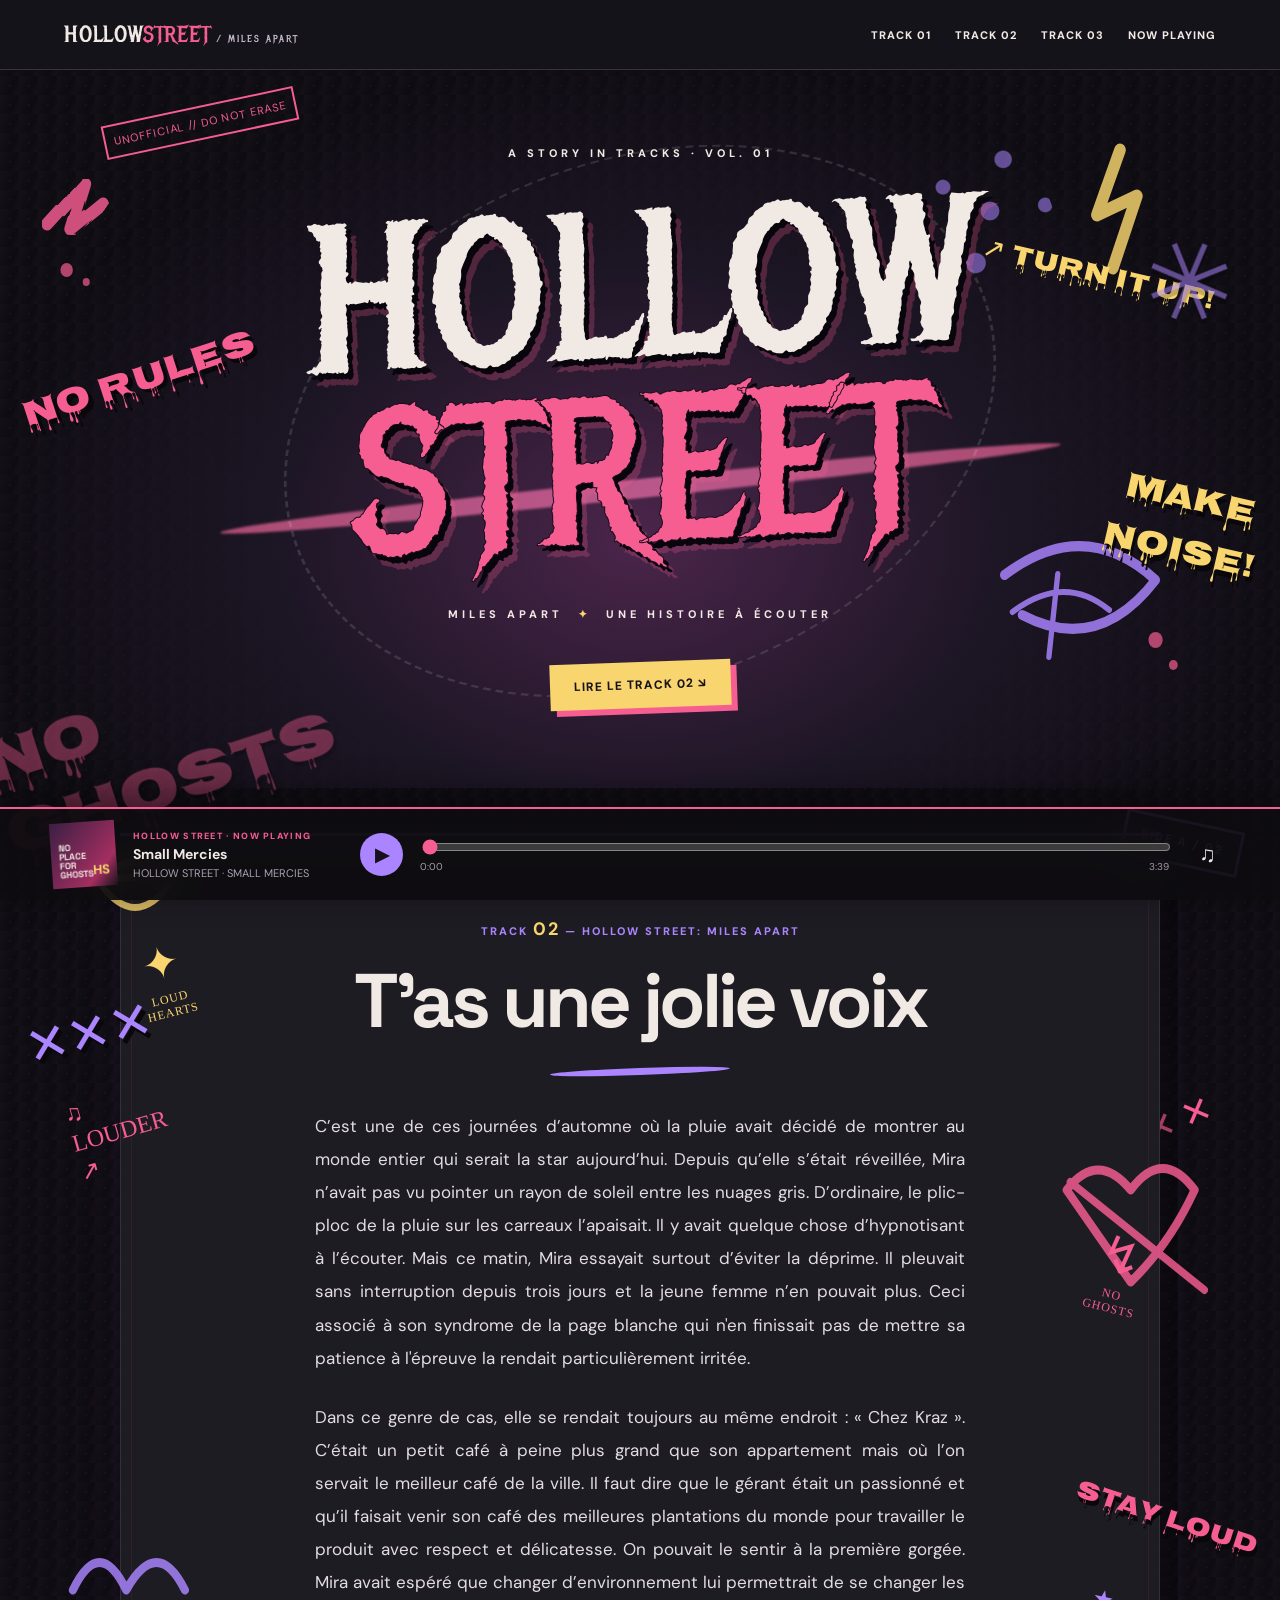
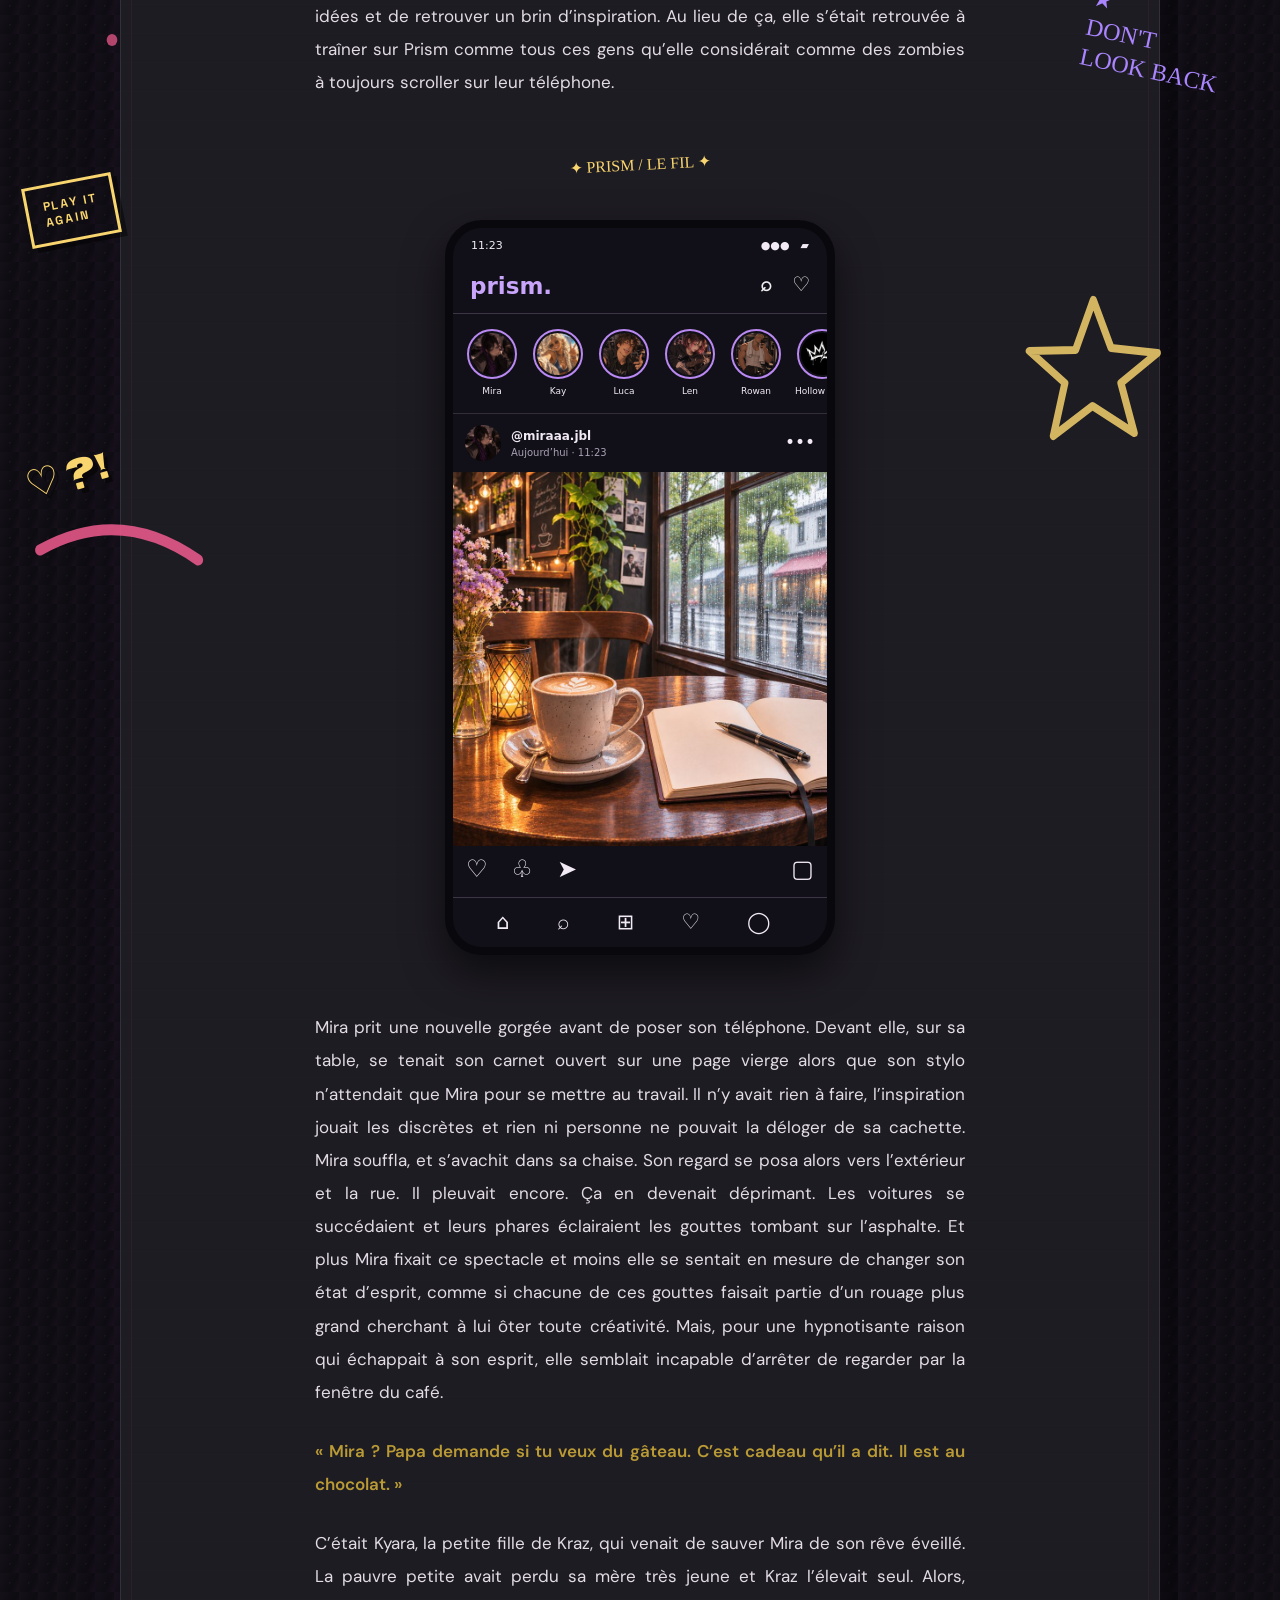
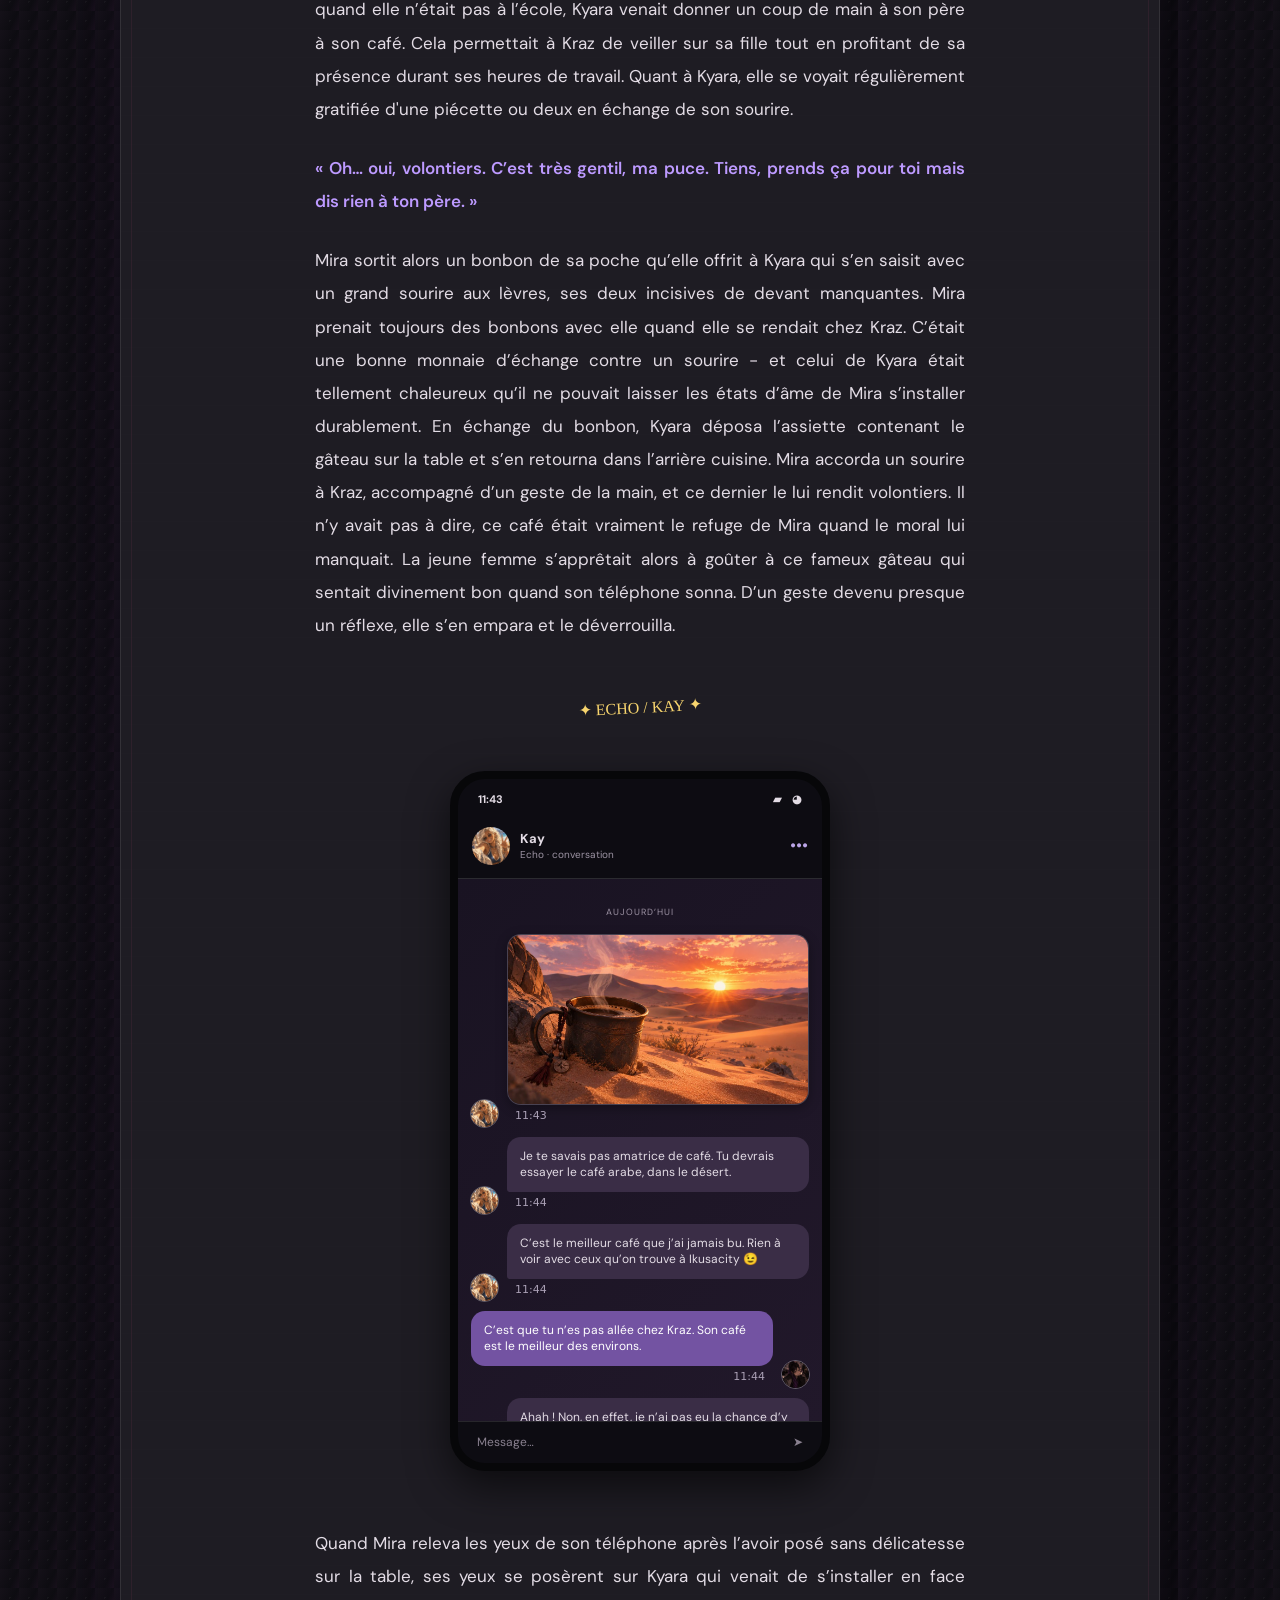
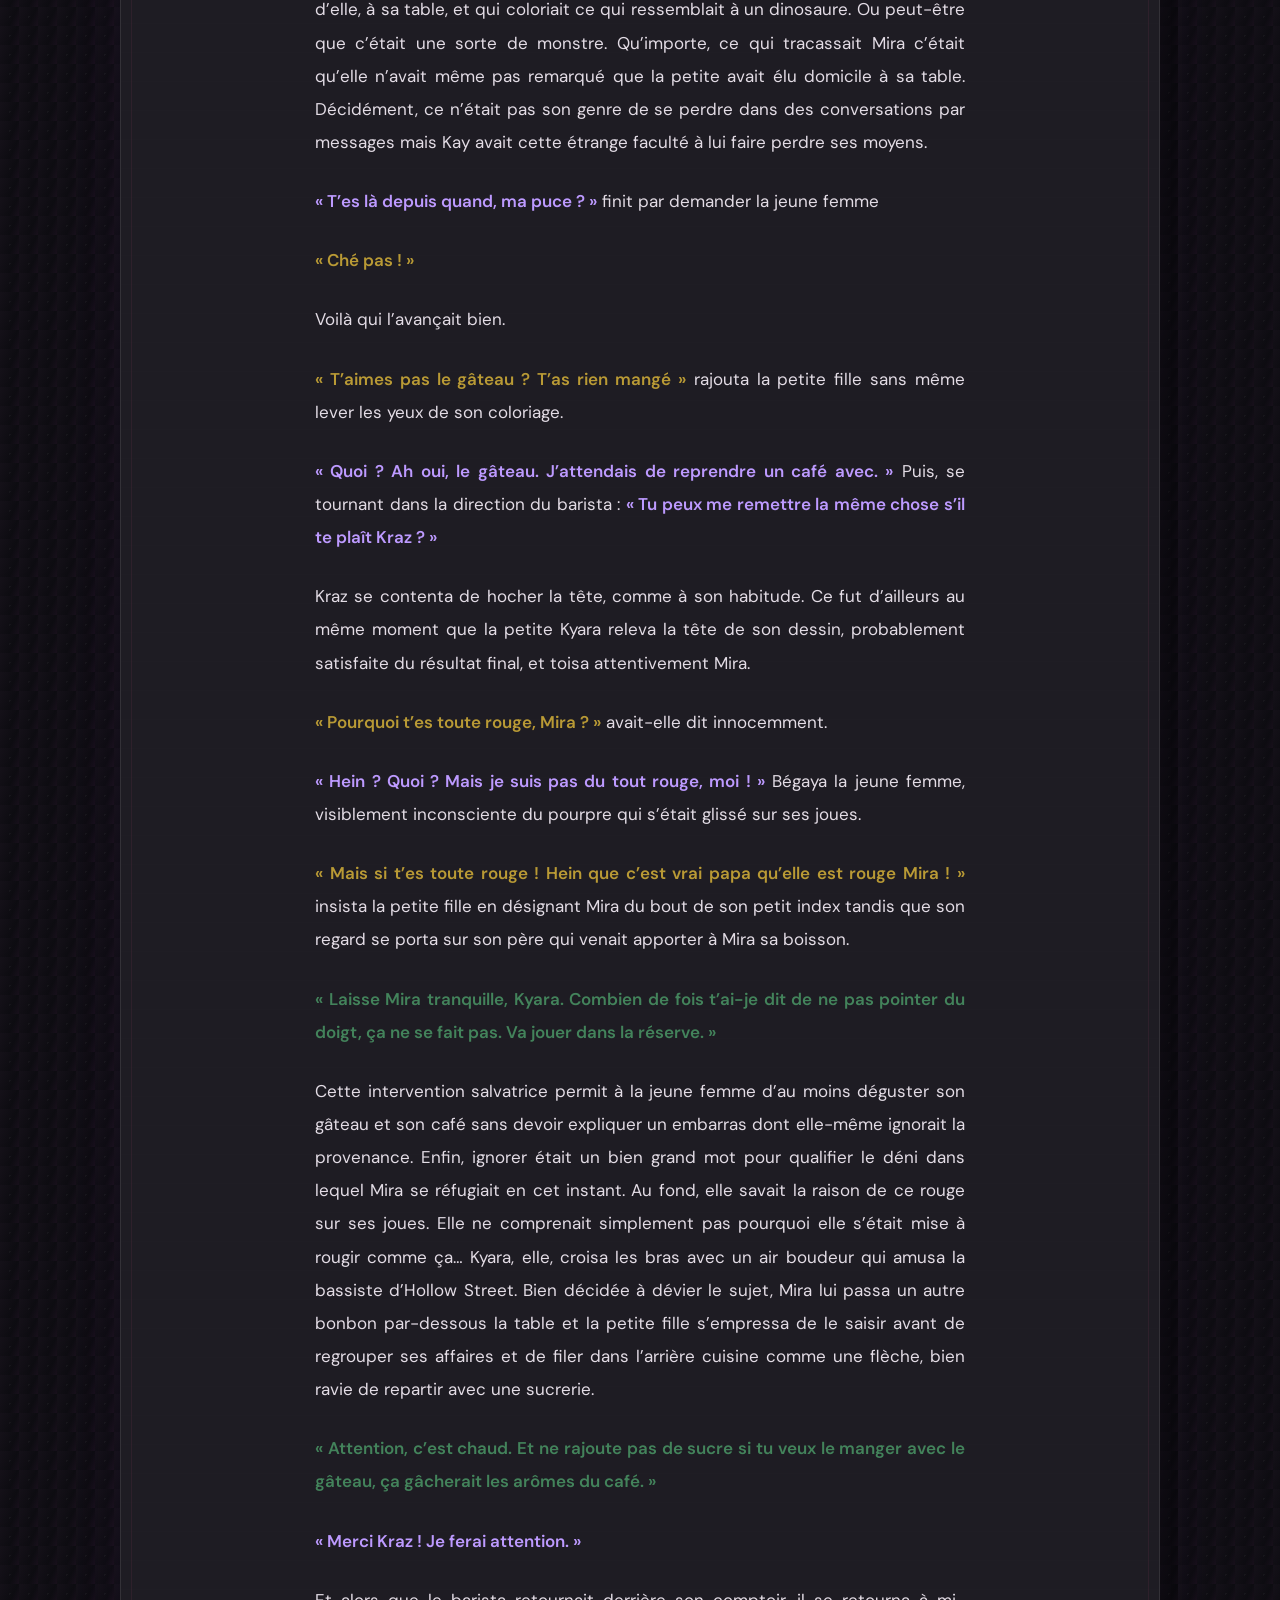
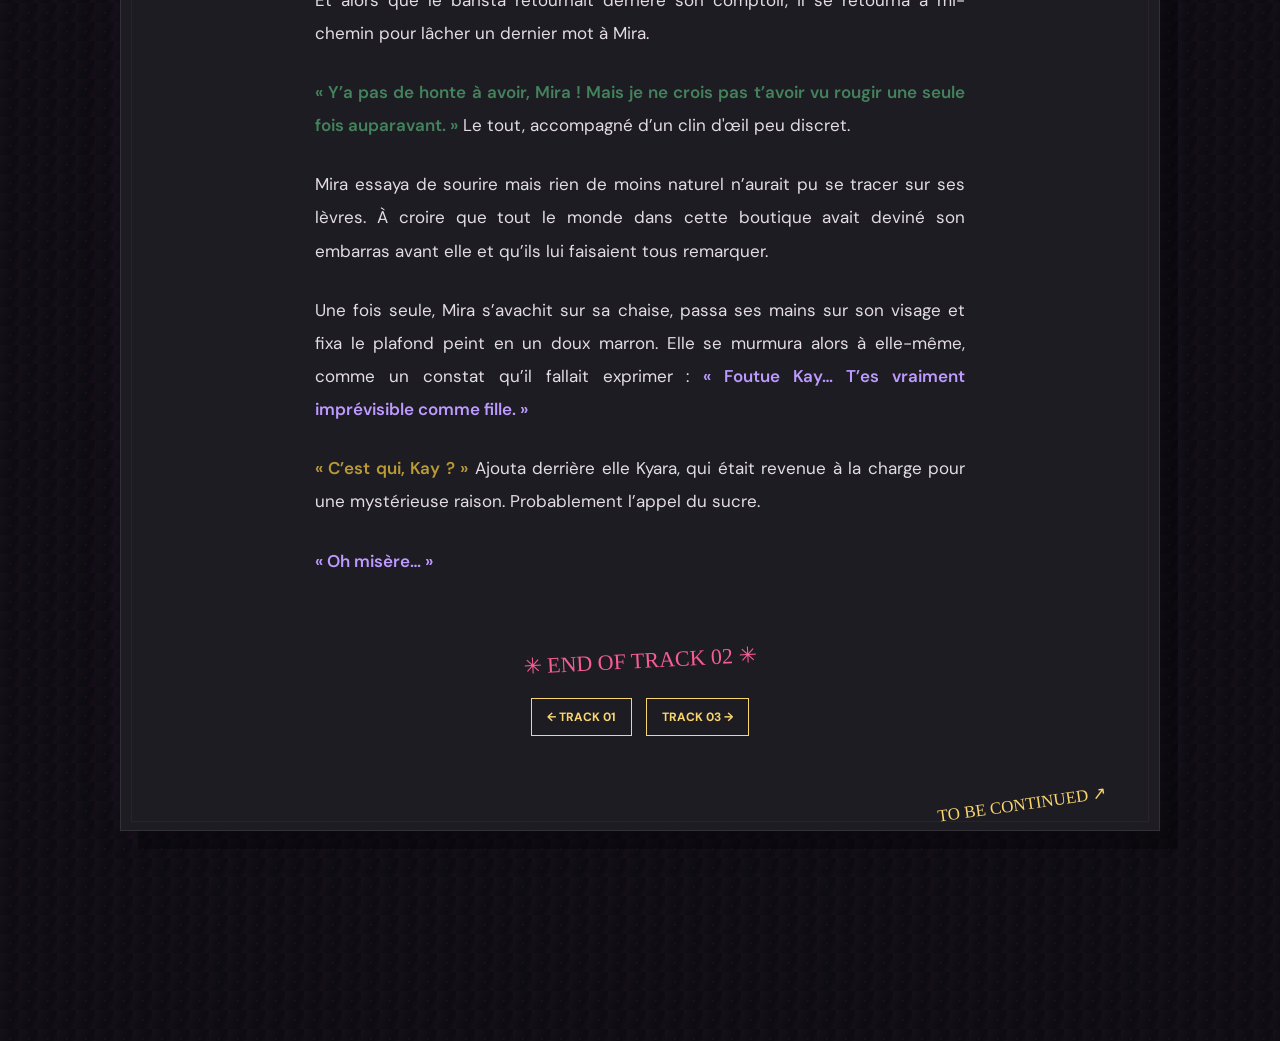
==== commit 537b08e7: "Add files via upload" ====
--- a/track02.html
+++ b/track02.html
@@ -128,14 +128,14 @@
 <span class="v-sticker v-sticker-one">SIDE A / 02</span>
 <span class="v-sticker v-sticker-two">PLAY IT<br/>AGAIN</span>
 </div>
-<header class="topbar"><a class="brand" href="#top">HOLLOW<span>STREET</span><small> / MILES APART</small></a><nav><a href="#track">TRACK 02</a><a href="#music">NOW PLAYING</a></nav></header>
+<header class="topbar"><a class="brand" href="#top">HOLLOW<span>STREET</span><small> / MILES APART</small></a><nav><a href="index.html">TRACK 01</a><a href="#track">TRACK 02</a><a href="track03.html">TRACK 03</a><a href="#music">NOW PLAYING</a></nav></header>
 <main id="top"><section class="hero"><div class="stamp">UNOFFICIAL // DO NOT ERASE</div><div aria-hidden="true" class="hero-stroke"></div><div aria-hidden="true" class="hero-splatter"></div><p class="eyebrow">A STORY IN TRACKS · VOL. 01</p><h1>HOLLOW<br/><em>STREET</em></h1><div aria-hidden="true" class="scribble">↗ TURN IT UP!</div><p class="subtitle">MILES APART <span>✦</span> UNE HISTOIRE À ÉCOUTER</p><a class="start" href="#track">LIRE LE TRACK 02 ↘</a></section>
 <section class="reading" id="track"><div aria-hidden="true" class="margin-note left">♫<br/>LOUDER<br/>↗</div><div aria-hidden="true" class="margin-note right">★<br/>DON'T<br/>LOOK BACK</div><div aria-hidden="true" class="reading-doodle reading-doodle-left">✦<small>LOUD<br/>HEARTS</small></div><div aria-hidden="true" class="reading-doodle reading-doodle-right">↯<small>NO<br/>GHOSTS</small></div><div class="chapter-head"><p>TRACK <strong>02</strong> <span>—</span> HOLLOW STREET: MILES APART</p><h2>T’as une jolie voix</h2><div class="marker-line"></div></div><article class="prose"><p>C’est une de ces journées d’automne où la pluie avait décidé de montrer au monde entier qui serait la star aujourd’hui. Depuis qu’elle s’était réveillée, Mira n’avait pas vu pointer un rayon de soleil entre les nuages gris. D’ordinaire, le plic-ploc de la pluie sur les carreaux l’apaisait. Il y avait quelque chose d’hypnotisant à l’écouter. Mais ce matin, Mira essayait surtout d’éviter la déprime. Il pleuvait sans interruption depuis trois jours  et la jeune femme n’en pouvait plus. Ceci associé à son syndrome de la page blanche qui n'en finissait pas de mettre sa patience à l'épreuve la rendait particulièrement irritée.</p>
 <p>Dans ce genre de cas, elle se rendait toujours au même endroit : « Chez Kraz ». C’était un petit café à peine plus grand que son appartement mais où l’on servait le meilleur café de la ville. Il faut dire que le gérant était un passionné et qu’il faisait venir son café des meilleures plantations du monde pour travailler le produit avec respect et délicatesse. On pouvait le sentir à la première gorgée. Mira avait espéré que changer d’environnement lui permettrait de se changer les idées et de retrouver un brin d’inspiration. Au lieu de ça, elle s’était retrouvée à traîner sur Prism comme tous ces gens qu’elle considérait comme des zombies à toujours scroller sur leur téléphone.</p><div class="chat-intro">✦ PRISM / LE FIL ✦</div><section aria-label="Fil Prism" class="prism-phone"><div class="prism-status">11:23 <span>●●●　▰</span></div><div class="prism-head">prism.<span>⌕　♡</span></div><div class="prism-scroll"><div class="prism-stories"><div class="prism-story"><img alt="Mira" src="assets/track02-visuel-01.jpg"/><small>Mira</small></div><div class="prism-story"><img alt="Kay" src="assets/track02-visuel-02.jpg"/><small>Kay</small></div><div class="prism-story"><img alt="Luca" src="assets/track02-visuel-03.jpg"/><small>Luca</small></div><div class="prism-story"><img alt="Len" src="assets/track02-visuel-04.jpg"/><small>Len</small></div><div class="prism-story"><img alt="Rowan" src="assets/track02-visuel-05.jpg"/><small>Rowan</small></div><div class="prism-story"><img alt="Hollow Street" src="assets/track02-visuel-06.jpg"/><small>Hollow Street</small></div></div><section class="prism-post"><div class="prism-user"><img alt="Photo de profil de @miraaa.jbl" src="assets/track02-visuel-01.jpg"/><div><strong>@miraaa.jbl</strong><small>Aujourd’hui · 11:23</small></div><span>•••</span></div><img alt="Publication de @miraaa.jbl" class="prism-picture" loading="lazy" src="assets/track02-visuel-07.jpg"/><div aria-hidden="true" class="prism-actions">♡　♧　➤ <span>▢</span></div><div class="prism-details"><b>3 likes</b><p><strong>@miraaa.jbl</strong> Même le meilleur café du monde ne peut réveiller mon imagination… 😞</p></div></section><section class="prism-post"><div class="prism-user"><img alt="Photo de profil de @go_rowan" src="assets/track02-visuel-05.jpg"/><div><strong>@go_rowan</strong><small>Hier · 18:35</small></div><span>•••</span></div><img alt="Publication de @go_rowan" class="prism-picture" loading="lazy" src="assets/track02-visuel-08.jpg"/><div aria-hidden="true" class="prism-actions">♡　♧　➤ <span>▢</span></div><div class="prism-details"><b>46 likes</b><p><strong>@go_rowan</strong> Grosse séance jambes aujourd’hui ! 💪🏼</p><div class="prism-comment"><b>@lucamoretti</b> Frimeur ! 😜<small>Hier · 20:03</small></div></div></section><section class="prism-post"><div class="prism-user"><img alt="Photo de profil de @kay.ontheroad" src="assets/track02-visuel-02.jpg"/><div><strong>@kay.ontheroad</strong><small>Hier · 12:12</small></div><span>•••</span></div><img alt="Publication de @kay.ontheroad" class="prism-picture" loading="lazy" src="assets/track02-visuel-09.jpg"/><div aria-hidden="true" class="prism-actions">♡　♧　➤ <span>▢</span></div><div class="prism-details"><b>303 likes</b><p><strong>@kay.ontheroad</strong> Le monde est trop vaste pour passer sa vie à regarder le même horizon.</p><div class="prism-more">Voir les 10 autres commentaires</div><div class="prism-comment"><b>@corinn.jpg</b> Wooow ! Sacrée vue !<small>Aujourd’hui · 09:32</small></div><div class="prism-comment"><b>@skuldie</b> Toujours aussi belles tes photos, Kay ! 😍<small>Aujourd’hui · 07:56</small></div></div></section><section class="prism-post"><div class="prism-user"><img alt="Photo de profil de @hollowstreet.off" src="assets/track02-visuel-06.jpg"/><div><strong>@hollowstreet.off</strong><small>Hier · 09:02</small></div><span>•••</span></div><img alt="Publication de @hollowstreet.off" class="prism-picture" loading="lazy" src="assets/track02-visuel-10.jpg"/><div aria-hidden="true" class="prism-actions">♡　♧　➤ <span>▢</span></div><div class="prism-details"><b>865 likes</b><p><strong>@hollowstreet.off</strong> Répétition… 🎸</p><div class="prism-more">Voir les 13 autres commentaires</div><div class="prism-comment"><b>@julie.m_98</b> On peut parler du bordel dans ce studio ? 😭<small>Aujourd’hui · 10:42</small></div><div class="prism-comment"><b>@maxou_17</b> Ça sent le nouveau morceau 👀🎸<small>Aujourd’hui · 08:31</small></div></div></section></div><div aria-hidden="true" class="prism-tabs">⌂　⌕　⊞　♡　◯</div></section><p>Mira prit une nouvelle gorgée avant de poser son téléphone. Devant elle, sur sa table, se tenait son carnet ouvert sur une page vierge alors que son stylo n’attendait que Mira pour se mettre au travail. Il n’y avait rien à faire, l’inspiration jouait les discrètes et rien ni personne ne pouvait la déloger de sa cachette. Mira souffla, et s’avachit dans sa chaise. Son regard se posa alors vers l’extérieur et la rue. Il pleuvait encore. Ça en devenait déprimant. Les voitures se succédaient et leurs phares éclairaient les gouttes tombant sur l’asphalte. Et plus Mira fixait ce spectacle et moins elle se sentait en mesure de changer son état d’esprit, comme si chacune de ces gouttes faisait partie d’un rouage plus grand cherchant à lui ôter toute créativité. Mais, pour une hypnotisante raison qui échappait à son esprit, elle semblait incapable d’arrêter de regarder par la fenêtre du café.</p>
 <p><span class="voice voice-kyara">« Mira ? Papa demande si tu veux du gâteau. C’est cadeau qu’il a dit. Il est au chocolat. »</span></p>
 <p>C’était Kyara, la petite fille de Kraz, qui venait de sauver Mira de son rêve éveillé. La pauvre petite avait perdu sa mère très jeune et Kraz l’élevait seul. Alors, quand elle n’était pas à l’école, Kyara venait donner un coup de main à son père à son café. Cela permettait à Kraz de veiller sur sa fille tout en profitant de sa présence durant ses heures de travail. Quant à Kyara, elle se voyait régulièrement gratifiée d'une piécette ou deux en échange de son sourire.</p>
 <p><span class="voice voice-mira">« Oh… oui, volontiers. C’est très gentil, ma puce. Tiens, prends ça pour toi mais dis rien à ton père. »</span></p>
-<p>Mira sortit alors un bonbon de sa poche qu’elle offrit à Kyara qui s’en saisit avec un grand sourire aux lèvres, ses deux incisives de devant manquantes. Mira prenait toujours des bonbons avec elle quand elle se rendait chez Kraz. C’était une bonne monnaie d’échange contre un sourire - et celui de Kyara était tellement chaleureux qu’il ne pouvait laisser les états d’âme de Mira s’installer durablement. En échange du bonbon, Kyara déposa l’assiette contenant le gâteau sur la table et s’en retourna dans l’arrière cuisine. Mira accorda un sourire à Kraz, accompagné d’un geste de la main, et ce dernier le lui rendit volontiers. Il n’y avait pas à dire, ce café était vraiment le refuge de Mira quand le moral lui manquait. La jeune femme s’apprêtait alors à goûter à ce fameux gâteau qui sentait divinement bon quand son téléphone sonna. D’un geste devenu presque un réflexe, elle s’en empara et le déverrouilla.</p><div class="chat-intro">✦ ECHO / KAY ✦</div><section aria-label="Conversation Echo" class="phone"><div class="phone-top">11:43 <span>▰　◕</span></div><div class="phone-title"><div class="avatar"><img alt="Kay" src="assets/track02-visuel-02.jpg"/></div><div><strong>Kay</strong><small>Echo · conversation</small></div><span class="dots">•••</span></div><div class="messages"><div class="time">AUJOURD’HUI</div><div class="msg-wrap received"><div class="message-row"><img alt="Avatar Kay" class="message-avatar" loading="lazy" src="assets/track02-visuel-02.jpg"/><div class="message-content"><div class="echo-photo"><img src="assets/kay-cafe-desert.jpg" alt="Café fumant dans une tasse en fonte à moitié enfouie dans le sable, au lever du soleil" loading="lazy"/></div><small class="msg-time">11:43</small></div></div></div><div class="msg-wrap received"><div class="message-row"><img alt="Avatar Kay" class="message-avatar" loading="lazy" src="assets/track02-visuel-02.jpg"/><div class="message-content"><div class="bubble incoming">Je te savais pas amatrice de café. Tu devrais essayer le café arabe, dans le désert.</div><small class="msg-time">11:44</small></div></div></div><div class="msg-wrap received"><div class="message-row"><img alt="Avatar Kay" class="message-avatar" loading="lazy" src="assets/track02-visuel-02.jpg"/><div class="message-content"><div class="bubble incoming">C’est le meilleur café que j’ai jamais bu. Rien à voir avec ceux qu’on trouve à Ikusacity 😉</div><small class="msg-time">11:44</small></div></div></div><div class="msg-wrap sent"><div class="message-row"><img alt="Avatar Mira" class="message-avatar" loading="lazy" src="assets/track02-visuel-01.jpg"/><div class="message-content"><div class="bubble outgoing">C’est que tu n’es pas allée chez Kraz. Son café est le meilleur des environs.</div><small class="msg-time">11:44</small></div></div></div><div class="msg-wrap received"><div class="message-row"><img alt="Avatar Kay" class="message-avatar" loading="lazy" src="assets/track02-visuel-02.jpg"/><div class="message-content"><div class="bubble incoming">Ahah ! Non, en effet, je n’ai pas eu la chance d’y goûter.</div><small class="msg-time">11:45</small></div></div></div><div class="msg-wrap received"><div class="message-row"><img alt="Avatar Kay" class="message-avatar" loading="lazy" src="assets/track02-visuel-02.jpg"/><div class="message-content"><div class="bubble incoming">Tu n’auras qu’à m’y emmener quand je repasserai en ville. 😏</div><small class="msg-time">11:46</small></div></div></div><div class="msg-wrap sent"><div class="message-row"><img alt="Avatar Mira" class="message-avatar" loading="lazy" src="assets/track02-visuel-01.jpg"/><div class="message-content"><div class="bubble outgoing">Tu reviens bientôt ?</div><small class="msg-time">11:47</small></div></div></div><div class="msg-wrap received"><div class="message-row"><img alt="Avatar Kay" class="message-avatar" loading="lazy" src="assets/track02-visuel-02.jpg"/><div class="message-content"><div class="bubble incoming">Non, c’est pas prévu de sitôt ahah ! 😅</div><small class="msg-time">11:47</small></div></div></div><div class="msg-wrap received"><div class="message-row"><img alt="Avatar Kay" class="message-avatar" loading="lazy" src="assets/track02-visuel-02.jpg"/><div class="message-content"><div class="bubble incoming">Mais tu peux toujours me rejoindre en Asie, si la perspective de retrouvailles avec ton ancienne camarade autour d’un café te plaît. 🤭</div><small class="msg-time">11:48</small></div></div></div><div class="msg-wrap sent"><div class="message-row"><img alt="Avatar Mira" class="message-avatar" loading="lazy" src="assets/track02-visuel-01.jpg"/><div class="message-content"><div class="bubble outgoing">Te rejoindre ? Non. Je peux pas.</div><small class="msg-time">11:49</small></div></div></div><div class="msg-wrap sent"><div class="message-row"><img alt="Avatar Mira" class="message-avatar" loading="lazy" src="assets/track02-visuel-01.jpg"/><div class="message-content"><div class="bubble outgoing">J’ai beaucoup de boulot. Avec le groupe… tu comprends ?</div><small class="msg-time">11:50</small></div></div></div><div class="msg-wrap received"><div class="message-row"><img alt="Avatar Kay" class="message-avatar" loading="lazy" src="assets/track02-visuel-02.jpg"/><div class="message-content"><div class="bubble incoming">Ahahah ! Je te taquine. Ça fonctionne à tous les coups avec toi. Je comprends t’inquiète. 😉</div><small class="msg-time">11:51</small></div></div></div><div class="msg-wrap sent"><div class="message-row"><img alt="Avatar Mira" class="message-avatar" loading="lazy" src="assets/track02-visuel-01.jpg"/><div class="message-content"><div class="bubble outgoing">T’es pas drôle ! Je sais même pas pourquoi je te réponds encore.</div><small class="msg-time">11:52</small></div></div></div><div class="msg-wrap received"><div class="message-row"><img alt="Avatar Kay" class="message-avatar" loading="lazy" src="assets/track02-visuel-02.jpg"/><div class="message-content"><div class="bubble incoming">Je fais cet effet-là en général. 😎</div><small class="msg-time">11:53</small></div></div></div><div class="msg-wrap received"><div class="message-row"><img alt="Avatar Kay" class="message-avatar" loading="lazy" src="assets/track02-visuel-02.jpg"/><div class="message-content"><div class="bubble incoming">Allez ! Boude pas. Qui aime bien châtie bien. Non ? 😘</div><small class="msg-time">11:57</small></div></div></div><div class="msg-wrap sent"><div class="message-row"><img alt="Avatar Mira" class="message-avatar" loading="lazy" src="assets/track02-visuel-01.jpg"/><div class="message-content"><div class="bubble outgoing">Comment ça “qui aime bien” ???</div><small class="msg-time">11:57</small></div></div></div><div class="msg-wrap received"><div class="message-row"><img alt="Avatar Kay" class="message-avatar" loading="lazy" src="assets/track02-visuel-02.jpg"/><div class="message-content"><div class="bubble incoming">Ahahah ! T’es une chouette fille Mira. C’est cool de te parler.</div><small class="msg-time">11:58</small></div></div></div><div class="msg-wrap received"><div class="message-row"><img alt="Avatar Kay" class="message-avatar" loading="lazy" src="assets/track02-visuel-02.jpg"/><div class="message-content"><div class="bubble incoming">Et puis… t’as une jolie voix. 😏</div><small class="msg-time">11:59</small></div></div></div><div class="msg-wrap received"><div class="message-row"><img alt="Avatar Kay" class="message-avatar" loading="lazy" src="assets/track02-visuel-02.jpg"/><div class="message-content"><div class="bubble incoming">Quand est-ce que tu m’appelles pour que j’en profite pendant qu’on rattrape ces années perdues ?</div><small class="msg-time">12:00</small></div></div></div><div class="msg-wrap sent"><div class="message-row"><img alt="Avatar Mira" class="message-avatar" loading="lazy" src="assets/track02-visuel-01.jpg"/><div class="message-content"><div class="bubble outgoing">Tu veux qu’on s’appelle ?!</div><small class="msg-time">12:01</small></div></div></div><div class="msg-wrap received"><div class="message-row"><img alt="Avatar Kay" class="message-avatar" loading="lazy" src="assets/track02-visuel-02.jpg"/><div class="message-content"><div class="bubble incoming">Eh bien oui.</div><small class="msg-time">12:01</small></div></div></div><div class="msg-wrap received"><div class="message-row"><img alt="Avatar Kay" class="message-avatar" loading="lazy" src="assets/track02-visuel-02.jpg"/><div class="message-content"><div class="bubble incoming">Puisque tu ne sembles pas disposée à prendre l’avion pour venir jusqu’à moi.</div><small class="msg-time">12:02</small></div></div></div><div class="msg-wrap sent"><div class="message-row"><img alt="Avatar Mira" class="message-avatar" loading="lazy" src="assets/track02-visuel-01.jpg"/><div class="message-content"><div class="bubble outgoing">J’y peux rien si mon groupe et mes fans comptent sur moi.</div><small class="msg-time">12:03</small></div></div></div><div class="msg-wrap received"><div class="message-row"><img alt="Avatar Kay" class="message-avatar" loading="lazy" src="assets/track02-visuel-02.jpg"/><div class="message-content"><div class="bubble incoming">Héééé ! Moi aussi je suis TA fan. 😢</div><small class="msg-time">12:04</small></div></div></div><div class="msg-wrap sent"><div class="message-row"><img alt="Avatar Mira" class="message-avatar" loading="lazy" src="assets/track02-visuel-01.jpg"/><div class="message-content"><div class="bubble outgoing">Tu m’auras pas cette fois !</div><small class="msg-time">12:05</small></div></div></div><div class="msg-wrap received"><div class="message-row"><img alt="Avatar Kay" class="message-avatar" loading="lazy" src="assets/track02-visuel-02.jpg"/><div class="message-content"><div class="bubble incoming">Dommage… je te taquinais qu’à moitié… 👀</div><small class="msg-time">12:06</small></div></div></div><div class="msg-wrap sent"><div class="message-row"><img alt="Avatar Mira" class="message-avatar" loading="lazy" src="assets/track02-visuel-01.jpg"/><div class="message-content"><div class="bubble outgoing">Quoiiii ? Ça veut dire quoi ça ?</div><small class="msg-time">12:07</small></div></div></div><div class="msg-wrap received"><div class="message-row"><img alt="Avatar Kay" class="message-avatar" loading="lazy" src="assets/track02-visuel-02.jpg"/><div class="message-content"><div class="bubble incoming">Ahahah ! Rien. Je t’explique demain… durant l’appel.</div><small class="msg-time">12:08</small></div></div></div><div class="msg-wrap sent"><div class="message-row"><img alt="Avatar Mira" class="message-avatar" loading="lazy" src="assets/track02-visuel-01.jpg"/><div class="message-content"><div class="bubble outgoing">J’ai pas dit oui.</div><small class="msg-time">12:08</small></div></div></div><div class="msg-wrap received"><div class="message-row"><img alt="Avatar Kay" class="message-avatar" loading="lazy" src="assets/track02-visuel-02.jpg"/><div class="message-content"><div class="bubble incoming">Parfait ! On se dit 12h30 heure de chez toi. Il sera pas encore trop tard là où je suis. 😊</div><small class="msg-time">12:09</small></div></div></div><div class="msg-wrap sent"><div class="message-row"><img alt="Avatar Mira" class="message-avatar" loading="lazy" src="assets/track02-visuel-01.jpg"/><div class="message-content"><div class="bubble outgoing">Et si j’ai quelque chose de prévu ?</div><small class="msg-time"></small></div></div></div><div class="msg-wrap received"><div class="message-row"><img alt="Avatar Kay" class="message-avatar" loading="lazy" src="assets/track02-visuel-02.jpg"/><div class="message-content"><div class="bubble incoming">Tu décroches quand même. 😉</div><small class="msg-time">12:09</small></div></div></div><div class="msg-wrap sent"><div class="message-row"><img alt="Avatar Mira" class="message-avatar" loading="lazy" src="assets/track02-visuel-01.jpg"/><div class="message-content"><div class="bubble outgoing">Heureusement que je suis libre…</div><small class="msg-time">12:10</small></div></div></div><div class="msg-wrap received"><div class="message-row"><img alt="Avatar Kay" class="message-avatar" loading="lazy" src="assets/track02-visuel-02.jpg"/><div class="message-content"><div class="bubble incoming">Ça va être chouette !</div><small class="msg-time">12:11</small></div></div></div><div class="msg-wrap received"><div class="message-row"><img alt="Avatar Kay" class="message-avatar" loading="lazy" src="assets/track02-visuel-02.jpg"/><div class="message-content"><div class="bubble incoming">Voilà une bonne chose de réglée. Sur ce, je te laisse, ma belle. 😘</div><small class="msg-time">12:12</small></div></div></div><div class="msg-wrap sent"><div class="message-row"><img alt="Avatar Mira" class="message-avatar" loading="lazy" src="assets/track02-visuel-01.jpg"/><div class="message-content"><div class="bubble outgoing">Ma belle ?</div><small class="msg-time">12:12</small></div></div></div><div class="msg-wrap received"><div class="message-row"><img alt="Avatar Kay" class="message-avatar" loading="lazy" src="assets/track02-visuel-02.jpg"/><div class="message-content"><div class="echo-photo"><img src="assets/kay-selfie-bisou.jpg" alt="Selfie nocturne de Kay en pull coloré, faisant un clin d’œil et envoyant un baiser" loading="lazy"/></div><small class="msg-time">12:13</small></div></div></div><div class="msg-wrap received"><div class="message-row"><img alt="Avatar Kay" class="message-avatar" loading="lazy" src="assets/track02-visuel-02.jpg"/><div class="message-content"><div class="bubble incoming">À demain !</div><small class="msg-time">12:13</small></div></div></div></div><div class="phone-bottom"><span>Message…</span><span>➤</span></div></section><p>Quand Mira releva les yeux de son téléphone après l’avoir posé sans délicatesse sur la table, ses yeux se posèrent sur Kyara qui venait de s’installer en face d’elle, à sa table, et qui coloriait ce qui ressemblait à un dinosaure. Ou peut-être que c’était une sorte de monstre. Qu’importe, ce qui tracassait Mira c’était qu’elle n’avait même pas remarqué que la petite avait élu domicile à sa table. Décidément, ce n’était pas son genre de se perdre dans des conversations par messages mais Kay avait cette étrange faculté à lui faire perdre ses moyens.</p>
+<p>Mira sortit alors un bonbon de sa poche qu’elle offrit à Kyara qui s’en saisit avec un grand sourire aux lèvres, ses deux incisives de devant manquantes. Mira prenait toujours des bonbons avec elle quand elle se rendait chez Kraz. C’était une bonne monnaie d’échange contre un sourire - et celui de Kyara était tellement chaleureux qu’il ne pouvait laisser les états d’âme de Mira s’installer durablement. En échange du bonbon, Kyara déposa l’assiette contenant le gâteau sur la table et s’en retourna dans l’arrière cuisine. Mira accorda un sourire à Kraz, accompagné d’un geste de la main, et ce dernier le lui rendit volontiers. Il n’y avait pas à dire, ce café était vraiment le refuge de Mira quand le moral lui manquait. La jeune femme s’apprêtait alors à goûter à ce fameux gâteau qui sentait divinement bon quand son téléphone sonna. D’un geste devenu presque un réflexe, elle s’en empara et le déverrouilla.</p><div class="chat-intro">✦ ECHO / KAY ✦</div><section aria-label="Conversation Echo" class="phone"><div class="phone-top">11:43 <span>▰　◕</span></div><div class="phone-title"><div class="avatar"><img alt="Kay" src="assets/track02-visuel-02.jpg"/></div><div><strong>Kay</strong><small>Echo · conversation</small></div><span class="dots">•••</span></div><div class="messages"><div class="time">AUJOURD’HUI</div><div class="msg-wrap received"><div class="message-row"><img alt="Avatar Kay" class="message-avatar" loading="lazy" src="assets/track02-visuel-02.jpg"/><div class="message-content"><div class="echo-photo"><img alt="Café fumant dans une tasse en fonte à moitié enfouie dans le sable, au lever du soleil" loading="lazy" src="assets/kay-cafe-desert.jpg"/></div><small class="msg-time">11:43</small></div></div></div><div class="msg-wrap received"><div class="message-row"><img alt="Avatar Kay" class="message-avatar" loading="lazy" src="assets/track02-visuel-02.jpg"/><div class="message-content"><div class="bubble incoming">Je te savais pas amatrice de café. Tu devrais essayer le café arabe, dans le désert.</div><small class="msg-time">11:44</small></div></div></div><div class="msg-wrap received"><div class="message-row"><img alt="Avatar Kay" class="message-avatar" loading="lazy" src="assets/track02-visuel-02.jpg"/><div class="message-content"><div class="bubble incoming">C’est le meilleur café que j’ai jamais bu. Rien à voir avec ceux qu’on trouve à Ikusacity 😉</div><small class="msg-time">11:44</small></div></div></div><div class="msg-wrap sent"><div class="message-row"><img alt="Avatar Mira" class="message-avatar" loading="lazy" src="assets/track02-visuel-01.jpg"/><div class="message-content"><div class="bubble outgoing">C’est que tu n’es pas allée chez Kraz. Son café est le meilleur des environs.</div><small class="msg-time">11:44</small></div></div></div><div class="msg-wrap received"><div class="message-row"><img alt="Avatar Kay" class="message-avatar" loading="lazy" src="assets/track02-visuel-02.jpg"/><div class="message-content"><div class="bubble incoming">Ahah ! Non, en effet, je n’ai pas eu la chance d’y goûter.</div><small class="msg-time">11:45</small></div></div></div><div class="msg-wrap received"><div class="message-row"><img alt="Avatar Kay" class="message-avatar" loading="lazy" src="assets/track02-visuel-02.jpg"/><div class="message-content"><div class="bubble incoming">Tu n’auras qu’à m’y emmener quand je repasserai en ville. 😏</div><small class="msg-time">11:46</small></div></div></div><div class="msg-wrap sent"><div class="message-row"><img alt="Avatar Mira" class="message-avatar" loading="lazy" src="assets/track02-visuel-01.jpg"/><div class="message-content"><div class="bubble outgoing">Tu reviens bientôt ?</div><small class="msg-time">11:47</small></div></div></div><div class="msg-wrap received"><div class="message-row"><img alt="Avatar Kay" class="message-avatar" loading="lazy" src="assets/track02-visuel-02.jpg"/><div class="message-content"><div class="bubble incoming">Non, c’est pas prévu de sitôt ahah ! 😅</div><small class="msg-time">11:47</small></div></div></div><div class="msg-wrap received"><div class="message-row"><img alt="Avatar Kay" class="message-avatar" loading="lazy" src="assets/track02-visuel-02.jpg"/><div class="message-content"><div class="bubble incoming">Mais tu peux toujours me rejoindre en Asie, si la perspective de retrouvailles avec ton ancienne camarade autour d’un café te plaît. 🤭</div><small class="msg-time">11:48</small></div></div></div><div class="msg-wrap sent"><div class="message-row"><img alt="Avatar Mira" class="message-avatar" loading="lazy" src="assets/track02-visuel-01.jpg"/><div class="message-content"><div class="bubble outgoing">Te rejoindre ? Non. Je peux pas.</div><small class="msg-time">11:49</small></div></div></div><div class="msg-wrap sent"><div class="message-row"><img alt="Avatar Mira" class="message-avatar" loading="lazy" src="assets/track02-visuel-01.jpg"/><div class="message-content"><div class="bubble outgoing">J’ai beaucoup de boulot. Avec le groupe… tu comprends ?</div><small class="msg-time">11:50</small></div></div></div><div class="msg-wrap received"><div class="message-row"><img alt="Avatar Kay" class="message-avatar" loading="lazy" src="assets/track02-visuel-02.jpg"/><div class="message-content"><div class="bubble incoming">Ahahah ! Je te taquine. Ça fonctionne à tous les coups avec toi. Je comprends t’inquiète. 😉</div><small class="msg-time">11:51</small></div></div></div><div class="msg-wrap sent"><div class="message-row"><img alt="Avatar Mira" class="message-avatar" loading="lazy" src="assets/track02-visuel-01.jpg"/><div class="message-content"><div class="bubble outgoing">T’es pas drôle ! Je sais même pas pourquoi je te réponds encore.</div><small class="msg-time">11:52</small></div></div></div><div class="msg-wrap received"><div class="message-row"><img alt="Avatar Kay" class="message-avatar" loading="lazy" src="assets/track02-visuel-02.jpg"/><div class="message-content"><div class="bubble incoming">Je fais cet effet-là en général. 😎</div><small class="msg-time">11:53</small></div></div></div><div class="msg-wrap received"><div class="message-row"><img alt="Avatar Kay" class="message-avatar" loading="lazy" src="assets/track02-visuel-02.jpg"/><div class="message-content"><div class="bubble incoming">Allez ! Boude pas. Qui aime bien châtie bien. Non ? 😘</div><small class="msg-time">11:57</small></div></div></div><div class="msg-wrap sent"><div class="message-row"><img alt="Avatar Mira" class="message-avatar" loading="lazy" src="assets/track02-visuel-01.jpg"/><div class="message-content"><div class="bubble outgoing">Comment ça “qui aime bien” ???</div><small class="msg-time">11:57</small></div></div></div><div class="msg-wrap received"><div class="message-row"><img alt="Avatar Kay" class="message-avatar" loading="lazy" src="assets/track02-visuel-02.jpg"/><div class="message-content"><div class="bubble incoming">Ahahah ! T’es une chouette fille Mira. C’est cool de te parler.</div><small class="msg-time">11:58</small></div></div></div><div class="msg-wrap received"><div class="message-row"><img alt="Avatar Kay" class="message-avatar" loading="lazy" src="assets/track02-visuel-02.jpg"/><div class="message-content"><div class="bubble incoming">Et puis… t’as une jolie voix. 😏</div><small class="msg-time">11:59</small></div></div></div><div class="msg-wrap received"><div class="message-row"><img alt="Avatar Kay" class="message-avatar" loading="lazy" src="assets/track02-visuel-02.jpg"/><div class="message-content"><div class="bubble incoming">Quand est-ce que tu m’appelles pour que j’en profite pendant qu’on rattrape ces années perdues ?</div><small class="msg-time">12:00</small></div></div></div><div class="msg-wrap sent"><div class="message-row"><img alt="Avatar Mira" class="message-avatar" loading="lazy" src="assets/track02-visuel-01.jpg"/><div class="message-content"><div class="bubble outgoing">Tu veux qu’on s’appelle ?!</div><small class="msg-time">12:01</small></div></div></div><div class="msg-wrap received"><div class="message-row"><img alt="Avatar Kay" class="message-avatar" loading="lazy" src="assets/track02-visuel-02.jpg"/><div class="message-content"><div class="bubble incoming">Eh bien oui.</div><small class="msg-time">12:01</small></div></div></div><div class="msg-wrap received"><div class="message-row"><img alt="Avatar Kay" class="message-avatar" loading="lazy" src="assets/track02-visuel-02.jpg"/><div class="message-content"><div class="bubble incoming">Puisque tu ne sembles pas disposée à prendre l’avion pour venir jusqu’à moi.</div><small class="msg-time">12:02</small></div></div></div><div class="msg-wrap sent"><div class="message-row"><img alt="Avatar Mira" class="message-avatar" loading="lazy" src="assets/track02-visuel-01.jpg"/><div class="message-content"><div class="bubble outgoing">J’y peux rien si mon groupe et mes fans comptent sur moi.</div><small class="msg-time">12:03</small></div></div></div><div class="msg-wrap received"><div class="message-row"><img alt="Avatar Kay" class="message-avatar" loading="lazy" src="assets/track02-visuel-02.jpg"/><div class="message-content"><div class="bubble incoming">Héééé ! Moi aussi je suis TA fan. 😢</div><small class="msg-time">12:04</small></div></div></div><div class="msg-wrap sent"><div class="message-row"><img alt="Avatar Mira" class="message-avatar" loading="lazy" src="assets/track02-visuel-01.jpg"/><div class="message-content"><div class="bubble outgoing">Tu m’auras pas cette fois !</div><small class="msg-time">12:05</small></div></div></div><div class="msg-wrap received"><div class="message-row"><img alt="Avatar Kay" class="message-avatar" loading="lazy" src="assets/track02-visuel-02.jpg"/><div class="message-content"><div class="bubble incoming">Dommage… je te taquinais qu’à moitié… 👀</div><small class="msg-time">12:06</small></div></div></div><div class="msg-wrap sent"><div class="message-row"><img alt="Avatar Mira" class="message-avatar" loading="lazy" src="assets/track02-visuel-01.jpg"/><div class="message-content"><div class="bubble outgoing">Quoiiii ? Ça veut dire quoi ça ?</div><small class="msg-time">12:07</small></div></div></div><div class="msg-wrap received"><div class="message-row"><img alt="Avatar Kay" class="message-avatar" loading="lazy" src="assets/track02-visuel-02.jpg"/><div class="message-content"><div class="bubble incoming">Ahahah ! Rien. Je t’explique demain… durant l’appel.</div><small class="msg-time">12:08</small></div></div></div><div class="msg-wrap sent"><div class="message-row"><img alt="Avatar Mira" class="message-avatar" loading="lazy" src="assets/track02-visuel-01.jpg"/><div class="message-content"><div class="bubble outgoing">J’ai pas dit oui.</div><small class="msg-time">12:08</small></div></div></div><div class="msg-wrap received"><div class="message-row"><img alt="Avatar Kay" class="message-avatar" loading="lazy" src="assets/track02-visuel-02.jpg"/><div class="message-content"><div class="bubble incoming">Parfait ! On se dit 12h30 heure de chez toi. Il sera pas encore trop tard là où je suis. 😊</div><small class="msg-time">12:09</small></div></div></div><div class="msg-wrap sent"><div class="message-row"><img alt="Avatar Mira" class="message-avatar" loading="lazy" src="assets/track02-visuel-01.jpg"/><div class="message-content"><div class="bubble outgoing">Et si j’ai quelque chose de prévu ?</div><small class="msg-time"></small></div></div></div><div class="msg-wrap received"><div class="message-row"><img alt="Avatar Kay" class="message-avatar" loading="lazy" src="assets/track02-visuel-02.jpg"/><div class="message-content"><div class="bubble incoming">Tu décroches quand même. 😉</div><small class="msg-time">12:09</small></div></div></div><div class="msg-wrap sent"><div class="message-row"><img alt="Avatar Mira" class="message-avatar" loading="lazy" src="assets/track02-visuel-01.jpg"/><div class="message-content"><div class="bubble outgoing">Heureusement que je suis libre…</div><small class="msg-time">12:10</small></div></div></div><div class="msg-wrap received"><div class="message-row"><img alt="Avatar Kay" class="message-avatar" loading="lazy" src="assets/track02-visuel-02.jpg"/><div class="message-content"><div class="bubble incoming">Ça va être chouette !</div><small class="msg-time">12:11</small></div></div></div><div class="msg-wrap received"><div class="message-row"><img alt="Avatar Kay" class="message-avatar" loading="lazy" src="assets/track02-visuel-02.jpg"/><div class="message-content"><div class="bubble incoming">Voilà une bonne chose de réglée. Sur ce, je te laisse, ma belle. 😘</div><small class="msg-time">12:12</small></div></div></div><div class="msg-wrap sent"><div class="message-row"><img alt="Avatar Mira" class="message-avatar" loading="lazy" src="assets/track02-visuel-01.jpg"/><div class="message-content"><div class="bubble outgoing">Ma belle ?</div><small class="msg-time">12:12</small></div></div></div><div class="msg-wrap received"><div class="message-row"><img alt="Avatar Kay" class="message-avatar" loading="lazy" src="assets/track02-visuel-02.jpg"/><div class="message-content"><div class="echo-photo"><img alt="Selfie nocturne de Kay en pull coloré, faisant un clin d’œil et envoyant un baiser" loading="lazy" src="assets/kay-selfie-bisou.jpg"/></div><small class="msg-time">12:13</small></div></div></div><div class="msg-wrap received"><div class="message-row"><img alt="Avatar Kay" class="message-avatar" loading="lazy" src="assets/track02-visuel-02.jpg"/><div class="message-content"><div class="bubble incoming">À demain !</div><small class="msg-time">12:13</small></div></div></div></div><div class="phone-bottom"><span>Message…</span><span>➤</span></div></section><p>Quand Mira releva les yeux de son téléphone après l’avoir posé sans délicatesse sur la table, ses yeux se posèrent sur Kyara qui venait de s’installer en face d’elle, à sa table, et qui coloriait ce qui ressemblait à un dinosaure. Ou peut-être que c’était une sorte de monstre. Qu’importe, ce qui tracassait Mira c’était qu’elle n’avait même pas remarqué que la petite avait élu domicile à sa table. Décidément, ce n’était pas son genre de se perdre dans des conversations par messages mais Kay avait cette étrange faculté à lui faire perdre ses moyens.</p>
 <p><span class="voice voice-mira">« T’es là depuis quand, ma puce ? »</span> finit par demander la jeune femme</p>
 <p><span class="voice voice-kyara">« Ché pas ! »</span></p>
 <p>Voilà qui l’avançait bien.</p>
@@ -154,7 +154,7 @@
 <p>Mira essaya de sourire mais rien de moins naturel n’aurait pu se tracer sur ses lèvres. À croire que tout le monde dans cette boutique avait deviné son embarras avant elle et qu’ils lui faisaient tous remarquer.</p>
 <p>Une fois seule, Mira s’avachit sur sa chaise, passa ses mains sur son visage et fixa le plafond peint en un doux marron. Elle se murmura alors à elle-même, comme un constat qu’il fallait exprimer : <span class="voice voice-mira">« Foutue Kay… T’es vraiment imprévisible comme fille. »</span></p>
 <p><span class="voice voice-kyara">« C’est qui, Kay ? »</span> Ajouta derrière elle Kyara, qui était revenue à la charge pour une mystérieuse raison. Probablement l’appel du sucre.</p>
-<p><span class="voice voice-mira">« Oh misère… »</span></p></article><div class="end-mark">✳ END OF TRACK 02 ✳</div><div class="track-navigation" style="text-align:center;margin:24px auto 0"><a href="index.html" style="color:#f8d56e;font-weight:bold">← REVENIR AU TRACK 01</a></div><div aria-hidden="true" class="end-scrawl">TO BE CONTINUED ↗</div></section></main>
-<div class="player" id="music"><div class="album-art"><span>NO PLACE<br/>FOR<br/>GHOSTS</span><b>HS</b></div><div class="track-info"><small>HOLLOW STREET · NOW PLAYING</small><strong>Small Mercies</strong><span>HOLLOW STREET · SMALL MERCIES</span></div><button aria-label="Lire ou mettre en pause Small Mercies" id="play">▶</button><div class="seek"><input aria-label="Position dans la chanson" id="progress" max="100" min="0" type="range" value="0"/><div class="timing"><span id="elapsed">0:00</span><span id="duration">--:--</span></div></div><button aria-label="Couper le son" class="volume" id="mute">♫</button><audio id="audio" src="assets/small-mercies.mp3" preload="metadata"></audio></div>
+<p><span class="voice voice-mira">« Oh misère… »</span></p></article><div class="end-mark">✳ END OF TRACK 02 ✳</div><div class="track-navigation" style="display:flex;flex-wrap:wrap;justify-content:center;gap:14px;margin:24px auto"><a href="index.html" style="color:#f8d56e;font-weight:bold;border:1px solid #f8d56e;padding:10px 15px;font-size:12px">← TRACK 01</a><a href="track03.html" style="color:#f8d56e;font-weight:bold;border:1px solid #f8d56e;padding:10px 15px;font-size:12px">TRACK 03 →</a></div><div aria-hidden="true" class="end-scrawl">TO BE CONTINUED ↗</div></section></main>
+<div class="player" id="music"><div class="album-art"><span>NO PLACE<br/>FOR<br/>GHOSTS</span><b>HS</b></div><div class="track-info"><small>HOLLOW STREET · NOW PLAYING</small><strong>Small Mercies</strong><span>HOLLOW STREET · SMALL MERCIES</span></div><button aria-label="Lire ou mettre en pause Small Mercies" id="play">▶</button><div class="seek"><input aria-label="Position dans la chanson" id="progress" max="100" min="0" type="range" value="0"/><div class="timing"><span id="elapsed">0:00</span><span id="duration">--:--</span></div></div><button aria-label="Couper le son" class="volume" id="mute">♫</button><audio id="audio" preload="metadata" src="assets/small-mercies.mp3"></audio></div>
 <script>const audio=document.getElementById('audio');const play=document.getElementById('play');const progress=document.getElementById('progress');const elapsed=document.getElementById('elapsed');const duration=document.getElementById('duration');const mute=document.getElementById('mute');const fmt=s=>Number.isFinite(s)?`${Math.floor(s/60)}:${String(Math.floor(s%60)).padStart(2,'0')}`:'--:--';play.addEventListener('click',async()=>{if(!audio.getAttribute('src'))return;if(audio.paused){try{await audio.play()}catch(e){console.warn('Lecture impossible',e)}}else audio.pause()});audio.addEventListener('play',()=>play.textContent='Ⅱ');audio.addEventListener('pause',()=>play.textContent='▶');audio.addEventListener('loadedmetadata',()=>duration.textContent=fmt(audio.duration));audio.addEventListener('timeupdate',()=>{elapsed.textContent=fmt(audio.currentTime);if(audio.duration)progress.value=100*audio.currentTime/audio.duration});progress.addEventListener('input',()=>{if(audio.duration)audio.currentTime=audio.duration*progress.value/100});mute.addEventListener('click',()=>{audio.muted=!audio.muted;mute.textContent=audio.muted?'×':'♫'});
 </script></body></html>
